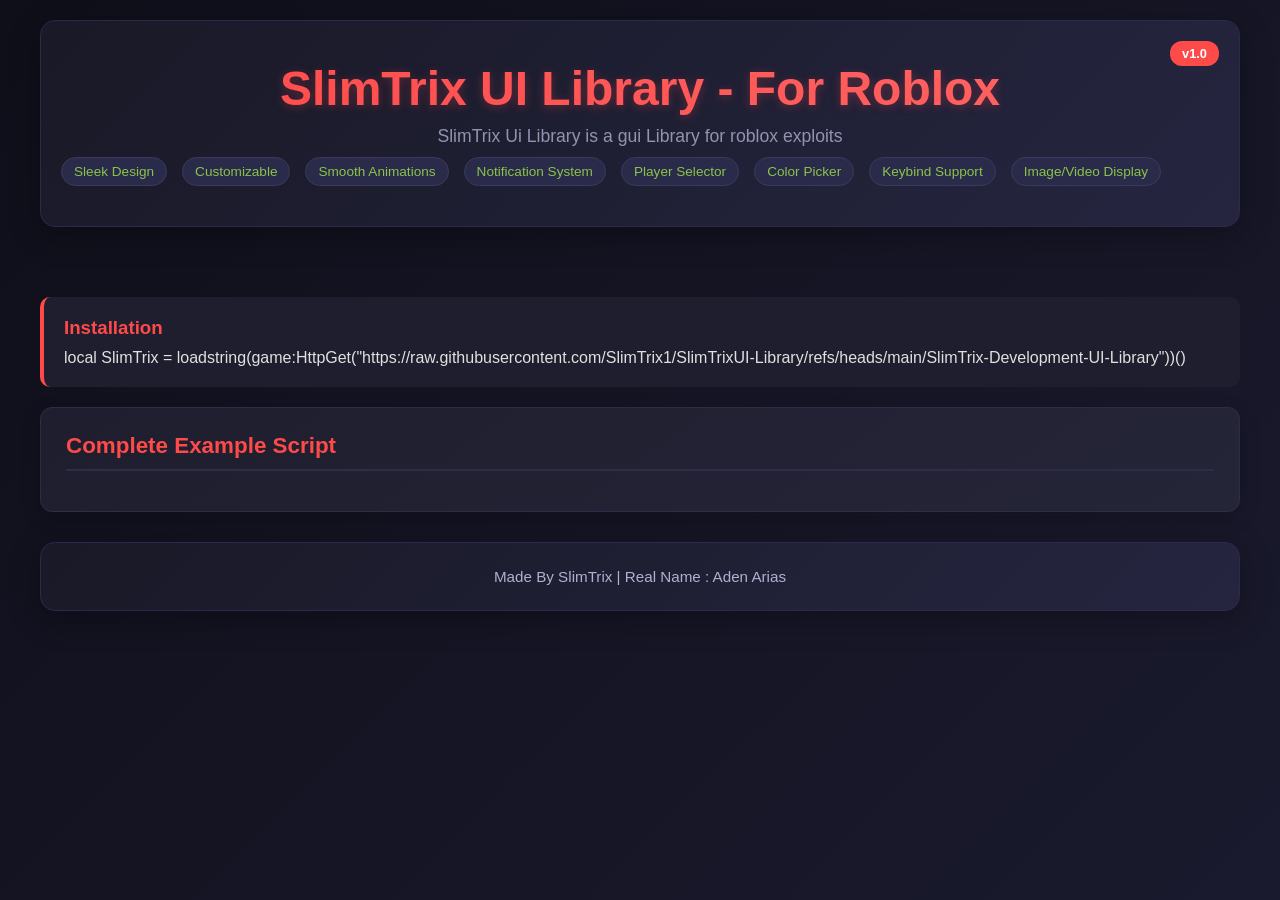
==== index.html @ 6e2f81f7 "Rename SlimTrix-UI-Library-For-Roblox-Website.html to index.html" ====
<!DOCTYPE html>
<html lang="en">
<head>
    <meta charset="UTF-8">
    <meta name="viewport" content="width=device-width, initial-scale=1.0">
    <title>SlimTrix UI Library</title>
    <link rel="stylesheet" href="style.css">
</head>
<body>
    <div class="container">
        <div class="header">
            <div class="version-badge">v1.0</div>
            <h1>SlimTrix UI Library - For Roblox</h1>
            <p>SlimTrix Ui Library is a gui Library for roblox exploits</p>
            <div class="features-list">
                <span class="feature-badge">Sleek Design</span>
                <span class="feature-badge">Customizable</span>
                <span class="feature-badge">Smooth Animations</span>
                <span class="feature-badge">Notification System</span>
                <span class="feature-badge">Player Selector</span>
                <span class="feature-badge">Color Picker</span>
                <span class="feature-badge">Keybind Support</span>
                <span class="feature-badge">Image/Video Display</span>
            </div>
        </div>

        <div class="cards-grid">
            <!-- All your card sections remain exactly the same -->
        </div>

        <div class="usage-section">
            <h3>Installation</h3>
            <pre>local SlimTrix = loadstring(game:HttpGet("https://raw.githubusercontent.com/SlimTrix1/SlimTrixUI-Library/refs/heads/main/SlimTrix-Development-UI-Library"))()</pre>
        </div>

        <div class="card">
            <div class="card-title">Complete Example Script</div>
            <div class="card-content">
                <!-- Your full Lua script block remains exactly the same here -->
            </div>
        </div>

        <div class="footer">
            Made By SlimTrix | Real Name : Aden Arias
        </div>
    </div>

<script defer src="https://static.cloudflareinsights.com/beacon.min.js/vcd15cbe7772f49c399c6a5babf22c1241717689176015" integrity="sha512-ZpsOmlRQV6y907TI0dKBHq9Md29nnaEIPlkf84rnaERnq6zvWvPUqr2ft8M1aS28oN72PdrCzSjY4U6VaAw1EQ==" data-cf-beacon='{"version":"2024.11.0","token":"e3c1c9af36de41759418005494a48906","r":1,"server_timing":{"name":{"cfCacheStatus":true,"cfEdge":true,"cfExtPri":true,"cfL4":true,"cfOrigin":true,"cfSpeedBrain":true},"location_startswith":null}}' crossorigin="anonymous"></script>

</body>
</html>
---- style.css ----
* {
    margin: 0;
    padding: 0;
    box-sizing: border-box;
    font-family: 'Segoe UI', Tahoma, Geneva, Verdana, sans-serif;
}

body {
    background: linear-gradient(135deg, #0f0f1a, #1a1a2e);
    color: #e0e0e0;
    min-height: 100vh;
    padding: 20px;
}

.header {
    text-align: center;
    padding: 40px 20px;
    background: linear-gradient(135deg, #191927, #252540);
    border-radius: 15px;
    margin-bottom: 30px;
    box-shadow: 0 8px 32px rgba(0, 0, 0, 0.3);
    border: 1px solid #2a2a4a;
    position: relative;
}

.header h1 {
    font-size: 3rem;
    background: linear-gradient(90deg, #ff4a4a, #ff6b6b);
    -webkit-background-clip: text;
    -webkit-text-fill-color: transparent;
    margin-bottom: 10px;
    text-shadow: 0 2px 10px rgba(255, 74, 74, 0.3);
}

.header p {
    font-size: 1.1rem;
    color: #b0b0d0;
    opacity: 0.8;
}

.container {
    max-width: 1200px;
    margin: 0 auto;
}

.cards-grid {
    display: grid;
    grid-template-columns: repeat(auto-fit, minmax(350px, 1fr));
    gap: 25px;
    margin-bottom: 40px;
}

.card {
    background: linear-gradient(145deg, #1e1e2e, #252538);
    border-radius: 12px;
    padding: 25px;
    box-shadow: 0 6px 20px rgba(0, 0, 0, 0.2);
    border: 1px solid #2d2d4a;
    transition: transform 0.3s ease, box-shadow 0.3s ease;
}

.card:hover {
    transform: translateY(-5px);
    box-shadow: 0 12px 30px rgba(0, 0, 0, 0.3);
}

.card-title {
    font-size: 1.4rem;
    color: #ff4a4a;
    margin-bottom: 15px;
    padding-bottom: 10px;
    border-bottom: 2px solid #2d2d4a;
    font-weight: 600;
}

.card-content {
    line-height: 1.6;
    color: #c0c0e0;
}

.card-content pre {
    background: #0f0f1a;
    padding: 15px;
    border-radius: 8px;
    overflow-x: auto;
    margin-top: 10px;
    border: 1px solid #2a2a4a;
    font-size: 0.9rem;
}

.footer {
    text-align: center;
    padding: 25px;
    background: linear-gradient(135deg, #191927, #252540);
    border-radius: 15px;
    margin-top: 30px;
    box-shadow: 0 8px 32px rgba(0, 0, 0, 0.3);
    border: 1px solid #2a2a4a;
    color: #b0b0d0;
    font-size: 0.95rem;
}

code {
    background: #2a2a4a;
    padding: 2px 6px;
    border-radius: 4px;
    font-family: 'Courier New', monospace;
    color: #8bc34a;
}

.highlight {
    color: #ff6b6b;
    font-weight: 600;
}

.features-list {
    display: flex;
    flex-wrap: wrap;
    gap: 15px;
    margin-top: 10px;
}

.feature-badge {
    background: #2a2a4a;
    padding: 6px 12px;
    border-radius: 20px;
    font-size: 0.85rem;
    color: #8bc34a;
    border: 1px solid #3a3a5a;
}

.usage-section {
    background: #1e1e2e;
    padding: 20px;
    border-radius: 10px;
    margin: 20px 0;
    border-left: 4px solid #ff4a4a;
}

.usage-section h3 {
    color: #ff4a4a;
    margin-bottom: 10px;
}

.version-badge {
    position: absolute;
    top: 20px;
    right: 20px;
    background: #ff4a4a;
    color: white;
    padding: 5px 12px;
    border-radius: 12px;
    font-size: 0.8rem;
    font-weight: bold;
}
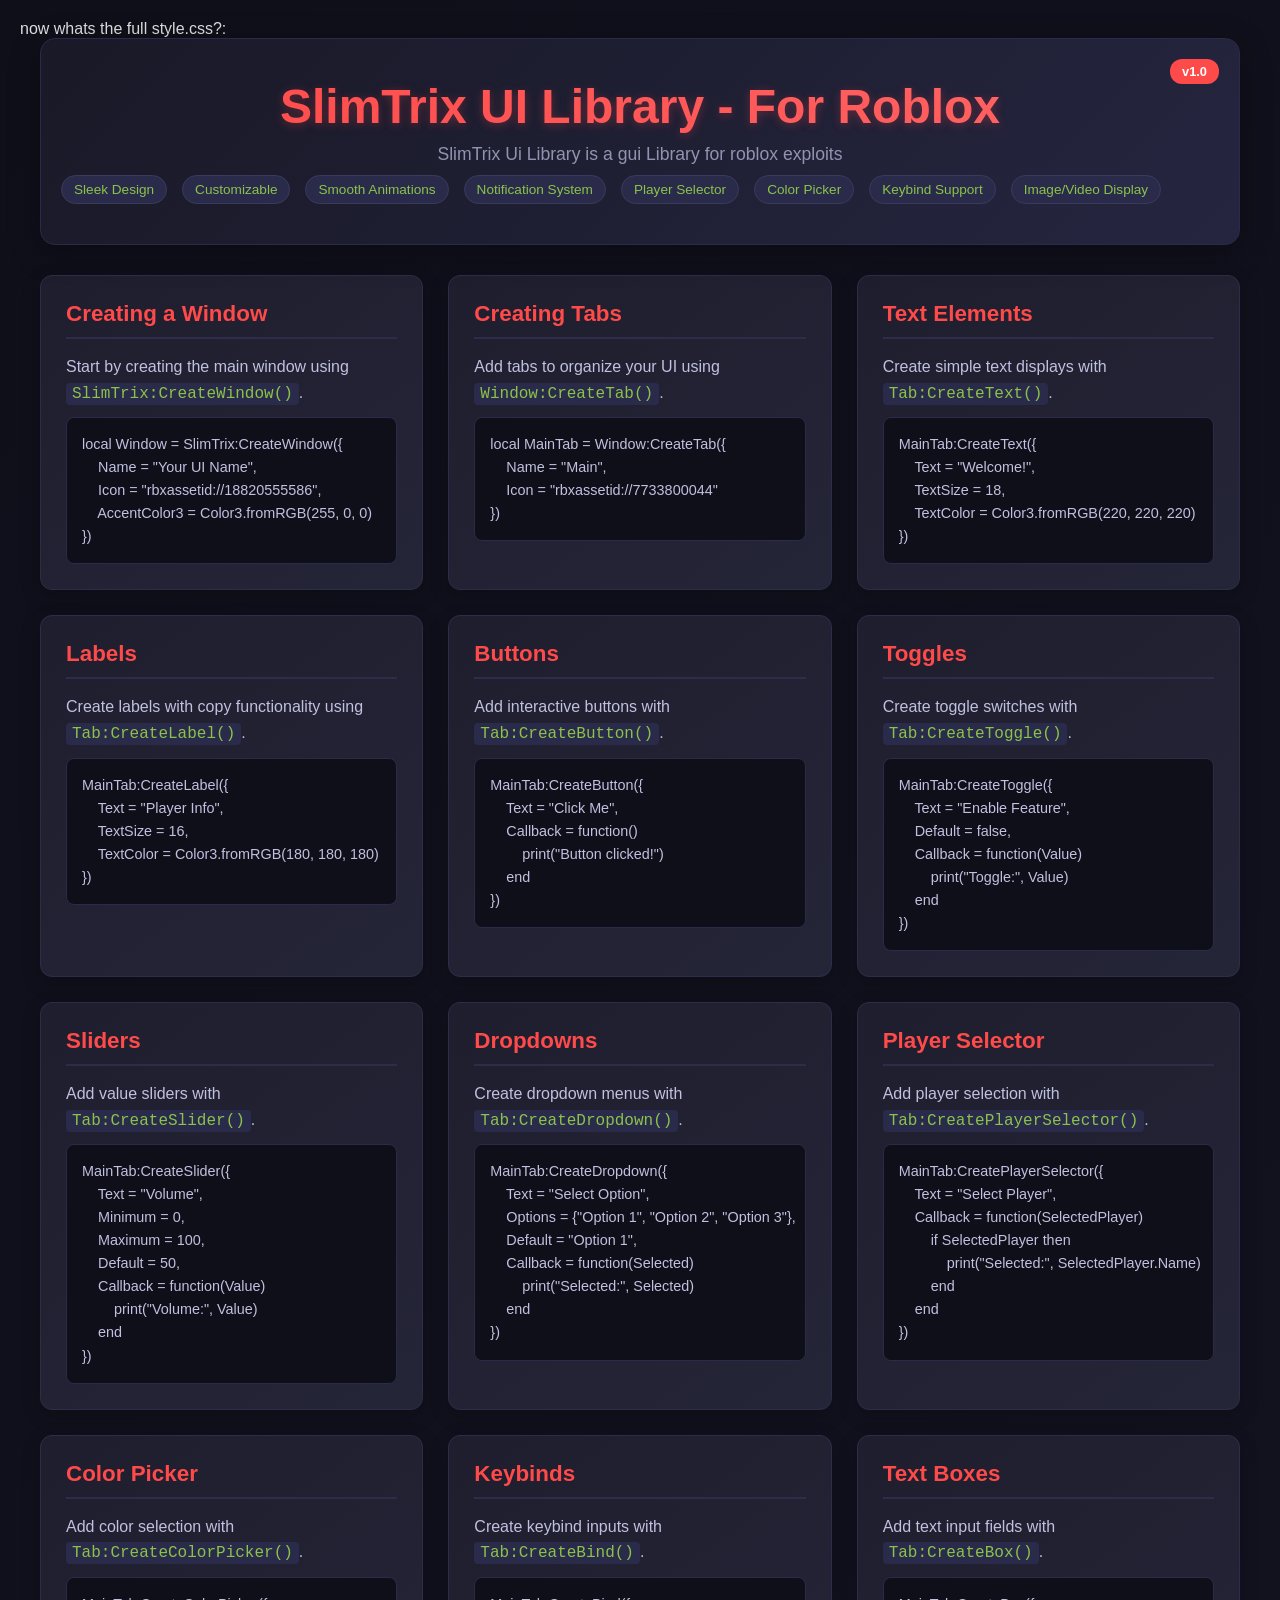
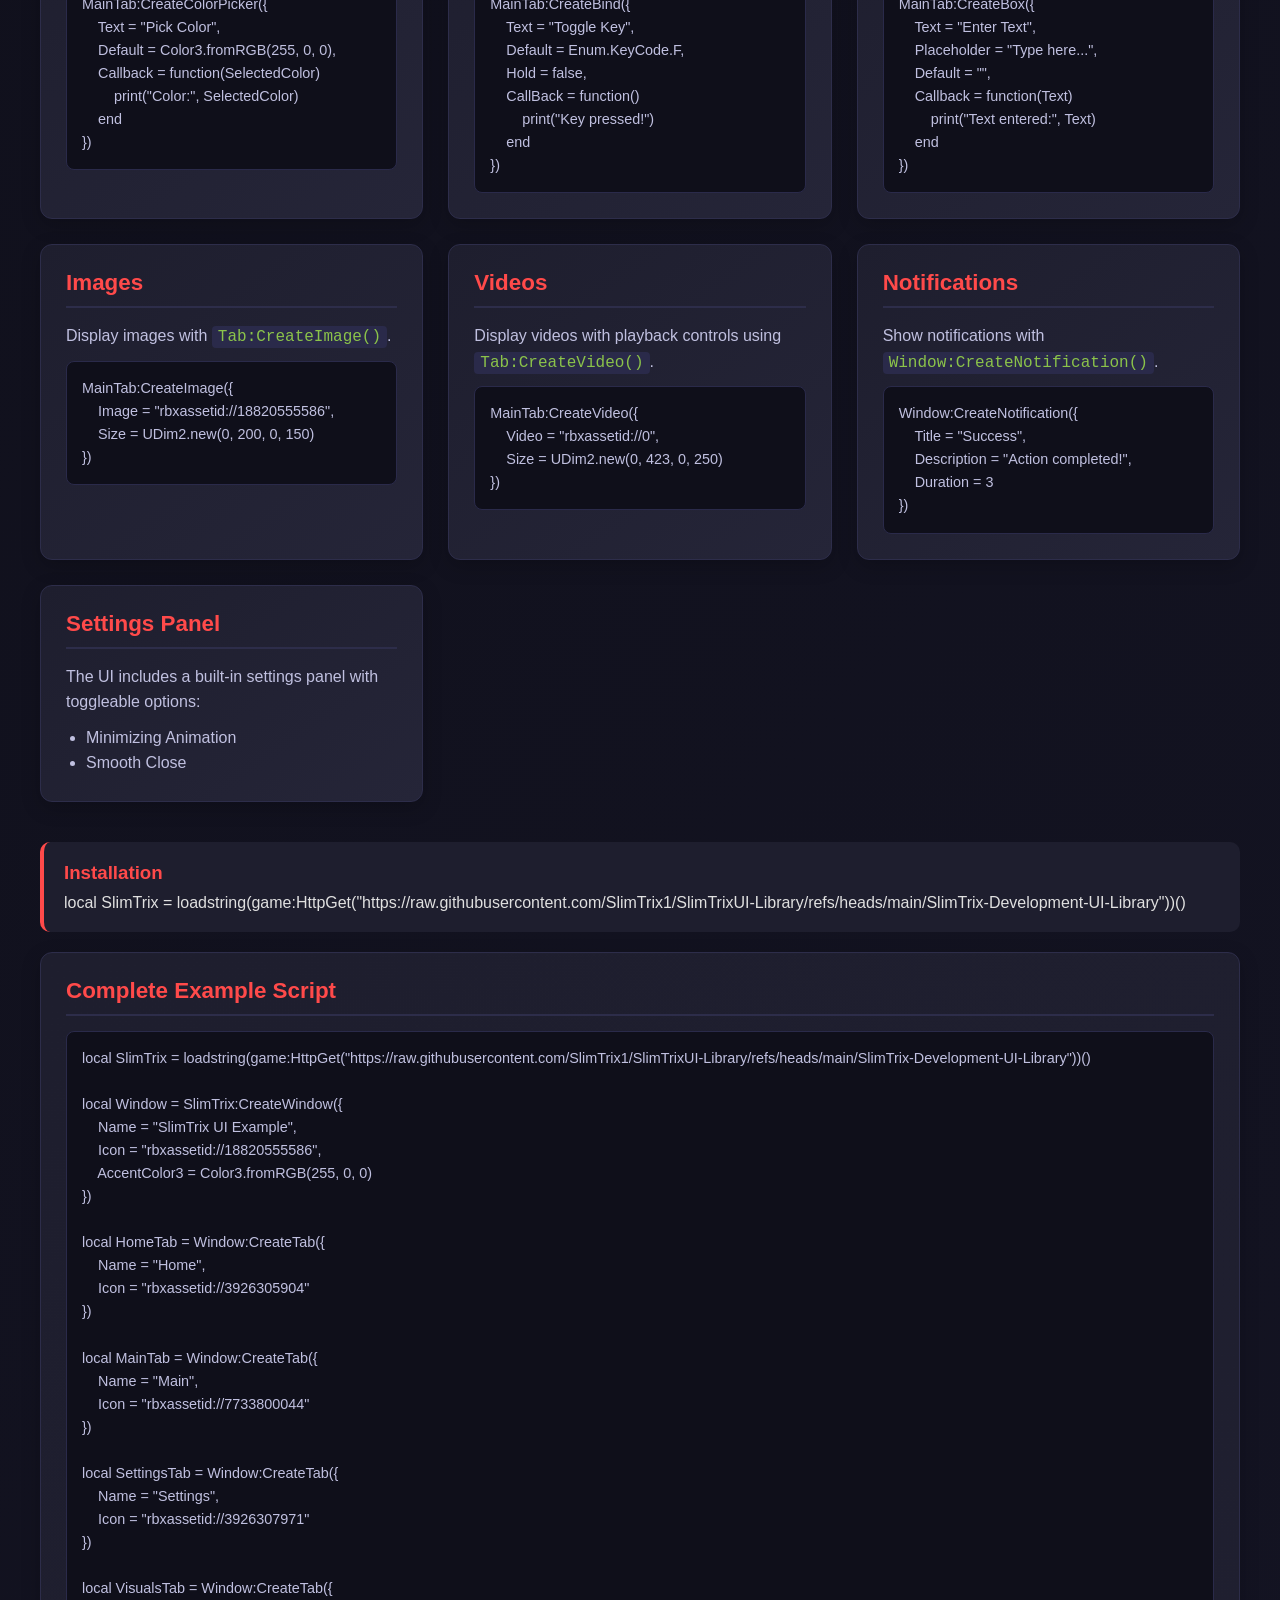
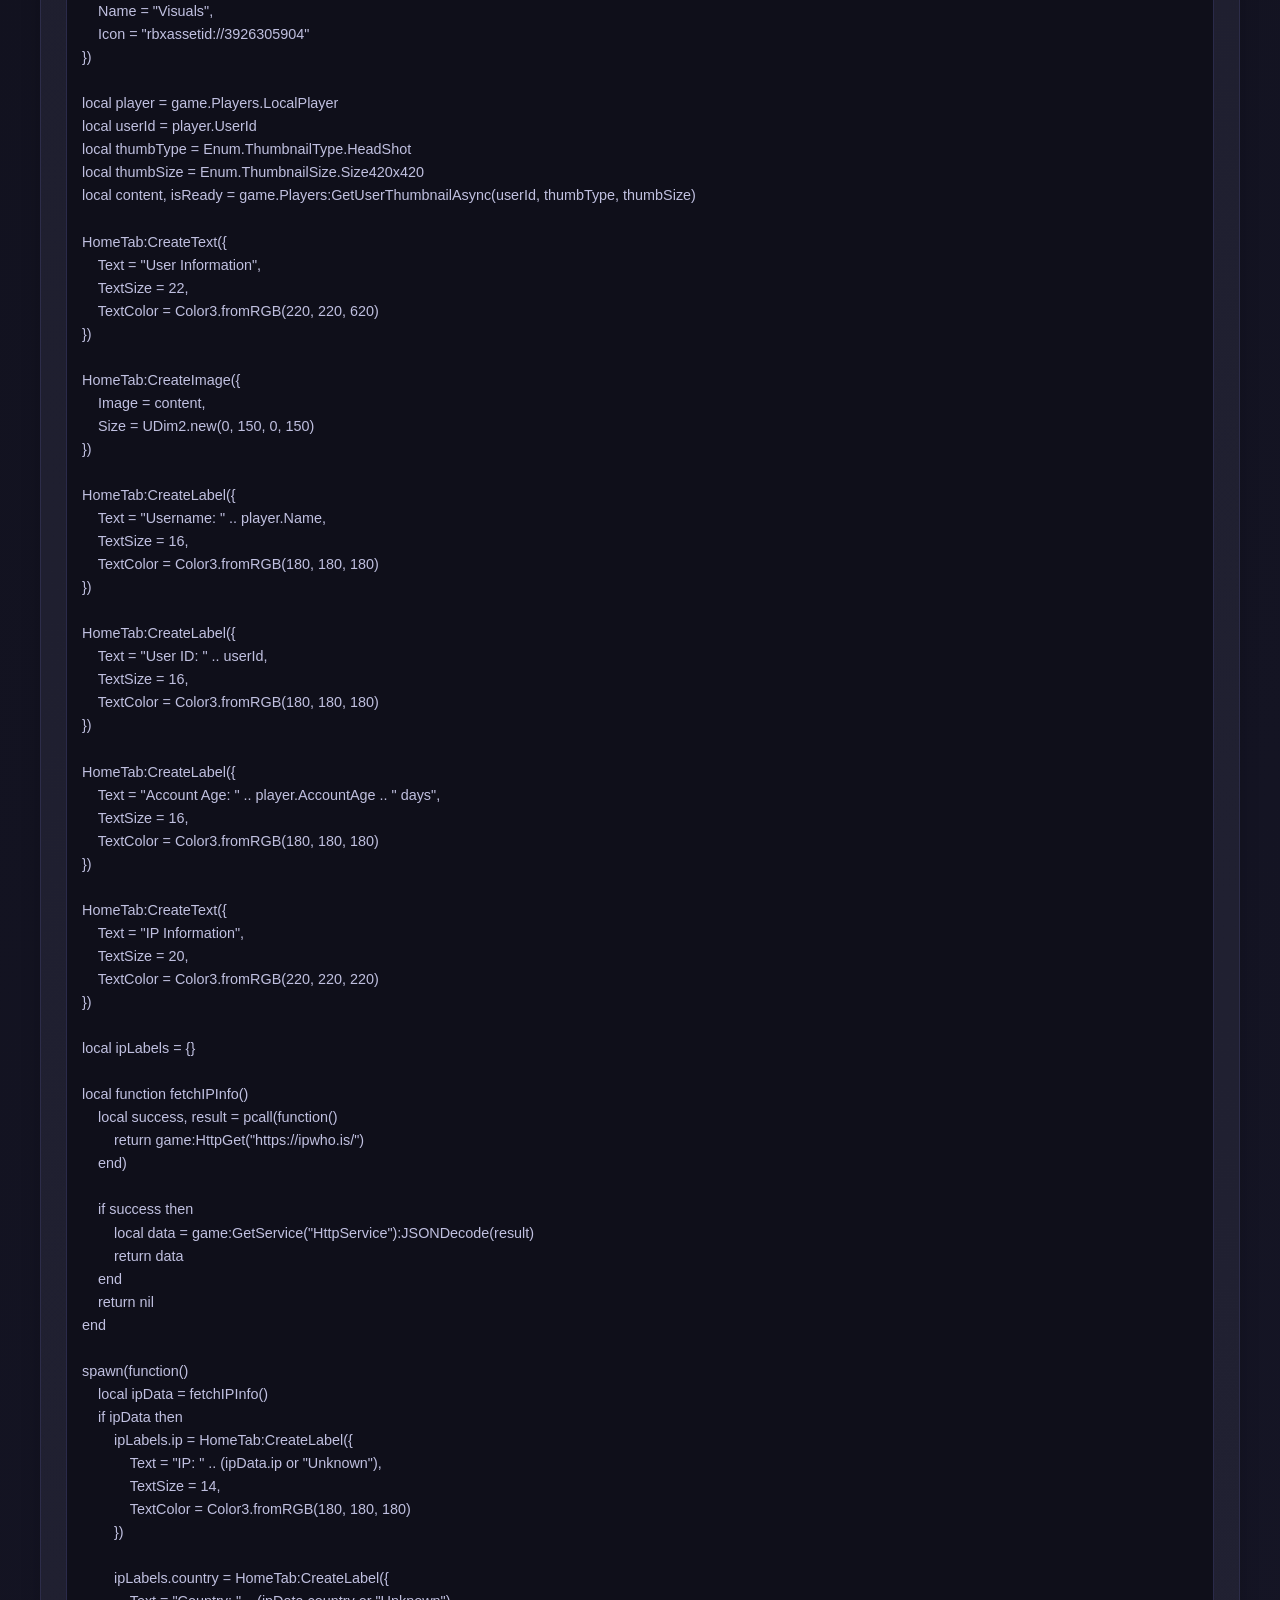
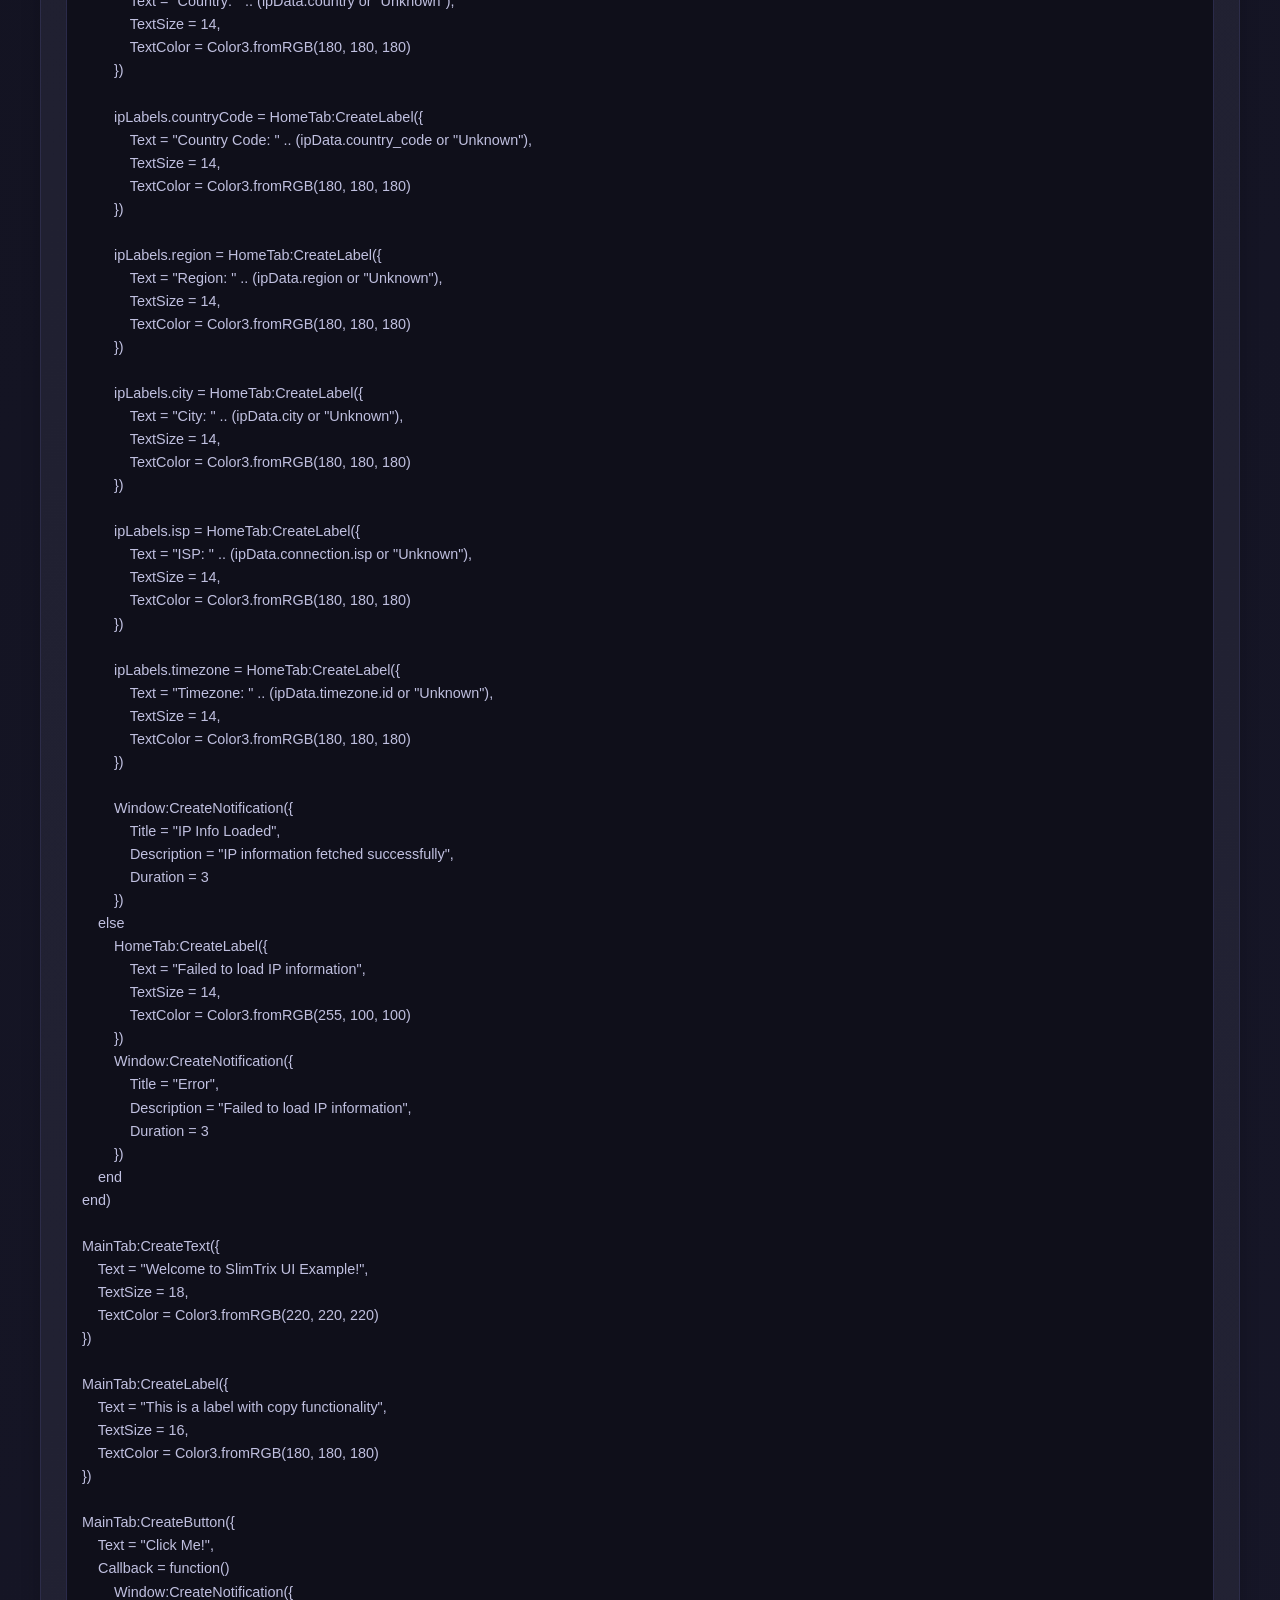
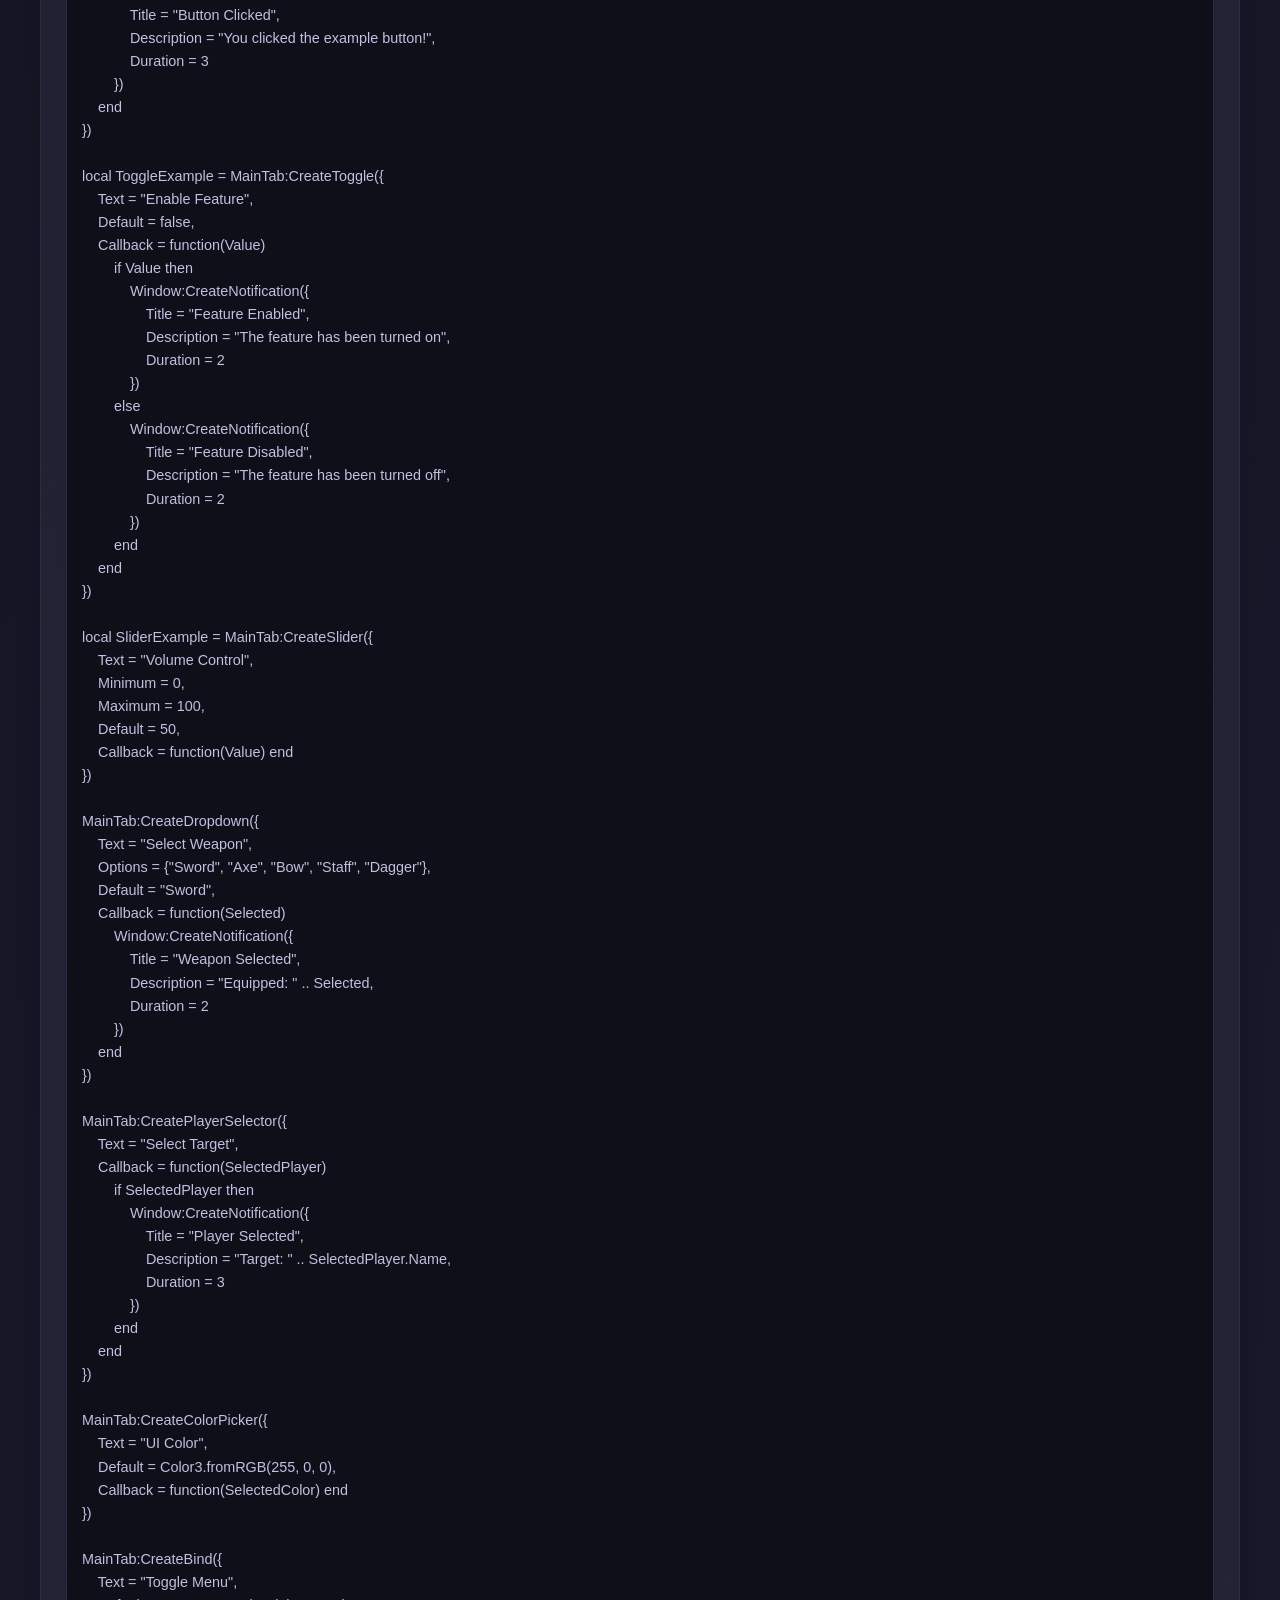
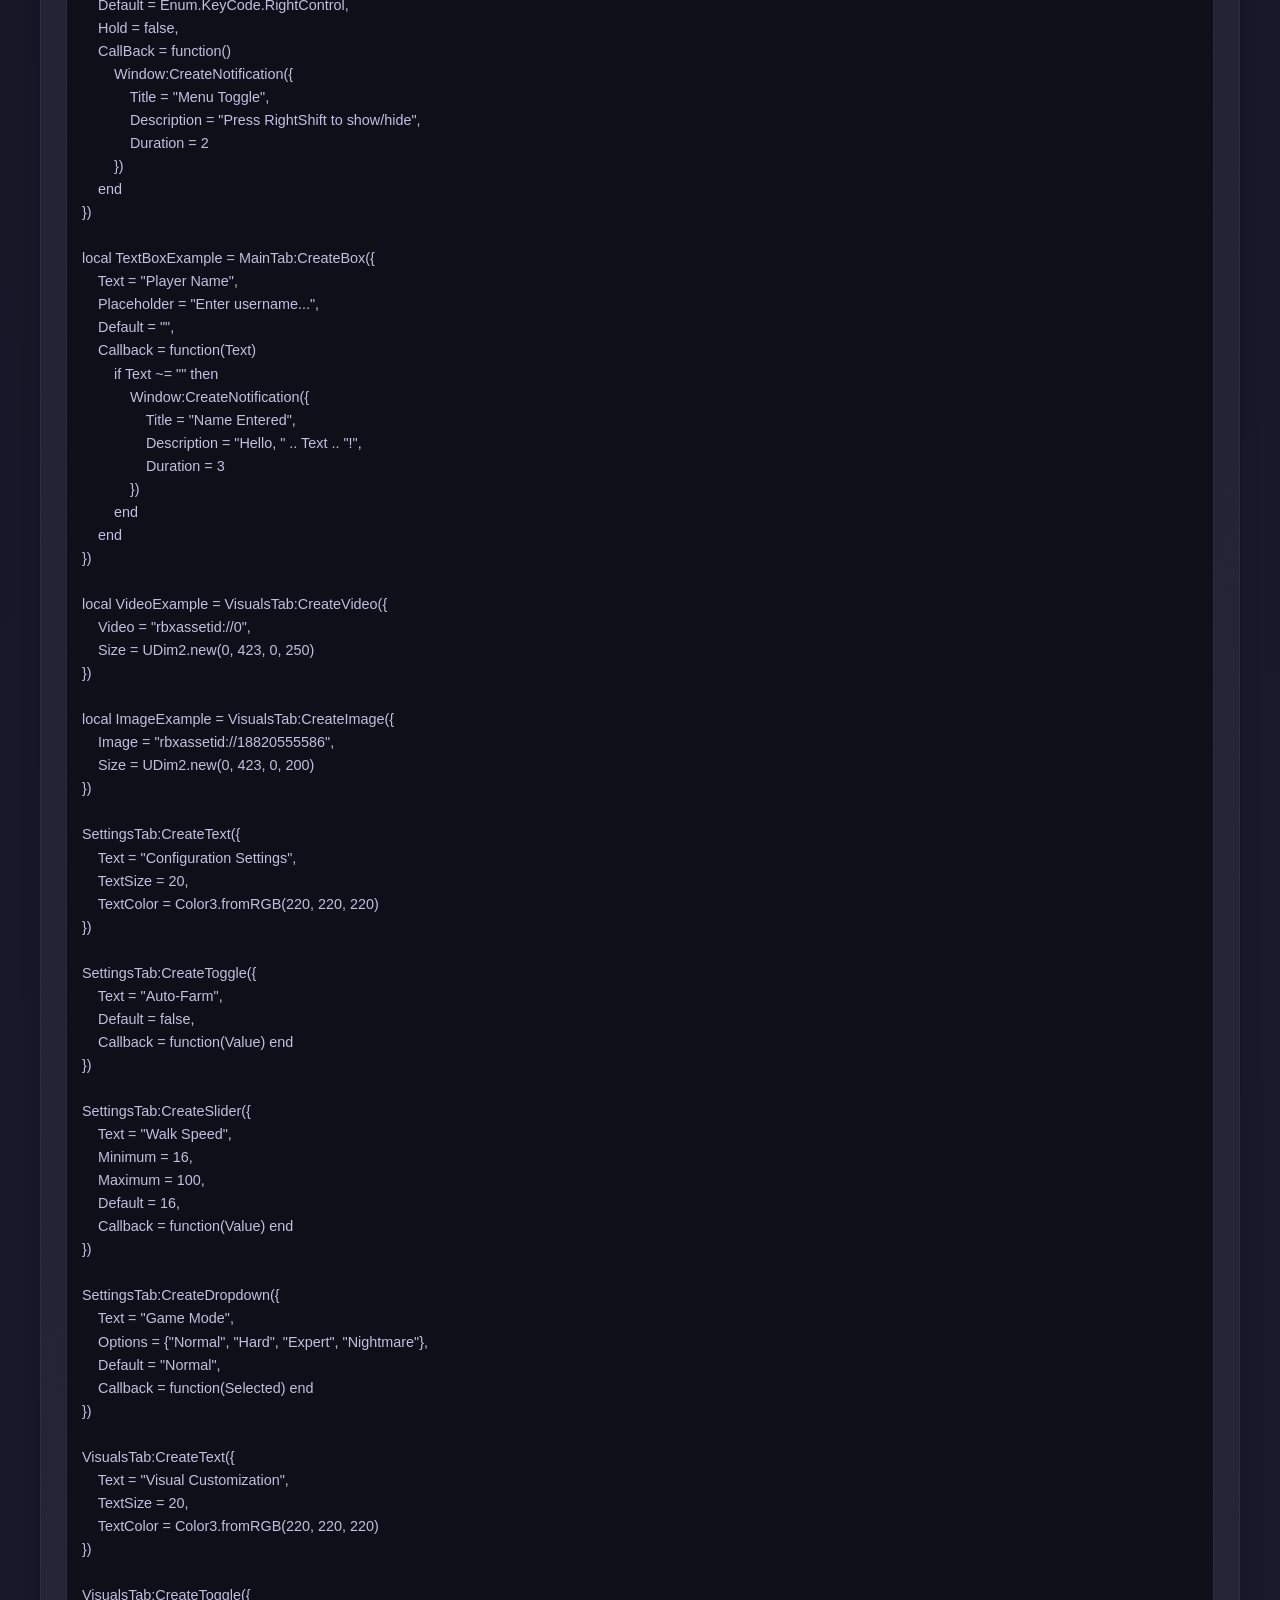
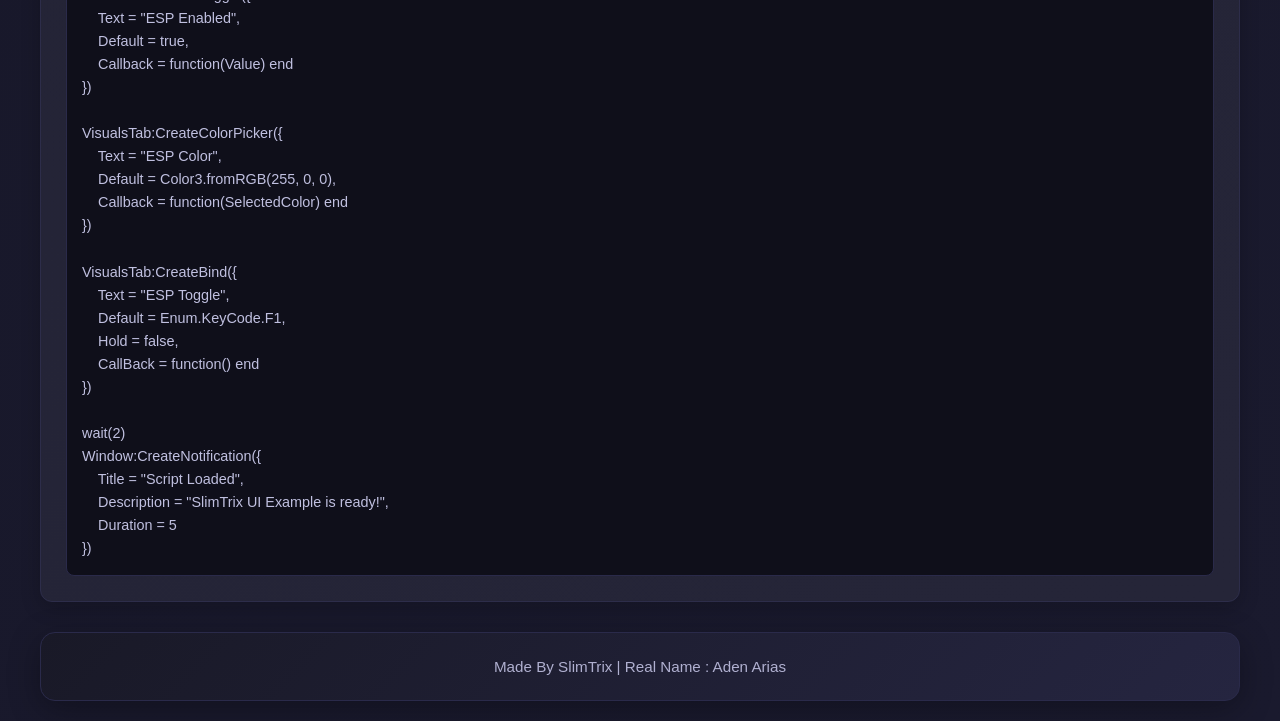
==== commit 4d8f6c73: "Update index.html" ====
--- a/index.html
+++ b/index.html
@@ -1,10 +1,172 @@
+now whats the full style.css?:
+
+
 <!DOCTYPE html>
 <html lang="en">
 <head>
     <meta charset="UTF-8">
     <meta name="viewport" content="width=device-width, initial-scale=1.0">
     <title>SlimTrix UI Library</title>
-    <link rel="stylesheet" href="style.css">
+    <style>
+        * {
+            margin: 0;
+            padding: 0;
+            box-sizing: border-box;
+            font-family: 'Segoe UI', Tahoma, Geneva, Verdana, sans-serif;
+        }
+
+        body {
+            background: linear-gradient(135deg, #0f0f1a, #1a1a2e);
+            color: #e0e0e0;
+            min-height: 100vh;
+            padding: 20px;
+        }
+
+        .header {
+            text-align: center;
+            padding: 40px 20px;
+            background: linear-gradient(135deg, #191927, #252540);
+            border-radius: 15px;
+            margin-bottom: 30px;
+            box-shadow: 0 8px 32px rgba(0, 0, 0, 0.3);
+            border: 1px solid #2a2a4a;
+        }
+
+        .header h1 {
+            font-size: 3rem;
+            background: linear-gradient(90deg, #ff4a4a, #ff6b6b);
+            -webkit-background-clip: text;
+            -webkit-text-fill-color: transparent;
+            margin-bottom: 10px;
+            text-shadow: 0 2px 10px rgba(255, 74, 74, 0.3);
+        }
+
+        .header p {
+            font-size: 1.1rem;
+            color: #b0b0d0;
+            opacity: 0.8;
+        }
+
+        .container {
+            max-width: 1200px;
+            margin: 0 auto;
+        }
+
+        .cards-grid {
+            display: grid;
+            grid-template-columns: repeat(auto-fit, minmax(350px, 1fr));
+            gap: 25px;
+            margin-bottom: 40px;
+        }
+
+        .card {
+            background: linear-gradient(145deg, #1e1e2e, #252538);
+            border-radius: 12px;
+            padding: 25px;
+            box-shadow: 0 6px 20px rgba(0, 0, 0, 0.2);
+            border: 1px solid #2d2d4a;
+            transition: transform 0.3s ease, box-shadow 0.3s ease;
+        }
+
+        .card:hover {
+            transform: translateY(-5px);
+            box-shadow: 0 12px 30px rgba(0, 0, 0, 0.3);
+        }
+
+        .card-title {
+            font-size: 1.4rem;
+            color: #ff4a4a;
+            margin-bottom: 15px;
+            padding-bottom: 10px;
+            border-bottom: 2px solid #2d2d4a;
+            font-weight: 600;
+        }
+
+        .card-content {
+            line-height: 1.6;
+            color: #c0c0e0;
+        }
+
+        .card-content pre {
+            background: #0f0f1a;
+            padding: 15px;
+            border-radius: 8px;
+            overflow-x: auto;
+            margin-top: 10px;
+            border: 1px solid #2a2a4a;
+            font-size: 0.9rem;
+        }
+
+        .footer {
+            text-align: center;
+            padding: 25px;
+            background: linear-gradient(135deg, #191927, #252540);
+            border-radius: 15px;
+            margin-top: 30px;
+            box-shadow: 0 8px 32px rgba(0, 0, 0, 0.3);
+            border: 1px solid #2a2a4a;
+            color: #b0b0d0;
+            font-size: 0.95rem;
+        }
+
+        code {
+            background: #2a2a4a;
+            padding: 2px 6px;
+            border-radius: 4px;
+            font-family: 'Courier New', monospace;
+            color: #8bc34a;
+        }
+
+        .highlight {
+            color: #ff6b6b;
+            font-weight: 600;
+        }
+
+        .features-list {
+            display: flex;
+            flex-wrap: wrap;
+            gap: 15px;
+            margin-top: 10px;
+        }
+
+        .feature-badge {
+            background: #2a2a4a;
+            padding: 6px 12px;
+            border-radius: 20px;
+            font-size: 0.85rem;
+            color: #8bc34a;
+            border: 1px solid #3a3a5a;
+        }
+
+        .usage-section {
+            background: #1e1e2e;
+            padding: 20px;
+            border-radius: 10px;
+            margin: 20px 0;
+            border-left: 4px solid #ff4a4a;
+        }
+
+        .usage-section h3 {
+            color: #ff4a4a;
+            margin-bottom: 10px;
+        }
+
+        .version-badge {
+            position: absolute;
+            top: 20px;
+            right: 20px;
+            background: #ff4a4a;
+            color: white;
+            padding: 5px 12px;
+            border-radius: 12px;
+            font-size: 0.8rem;
+            font-weight: bold;
+        }
+
+        .header {
+            position: relative;
+        }
+    </style>
 </head>
 <body>
     <div class="container">
@@ -25,7 +187,214 @@
         </div>
 
         <div class="cards-grid">
-            <!-- All your card sections remain exactly the same -->
+            <div class="card">
+                <div class="card-title">Creating a Window</div>
+                <div class="card-content">
+                    Start by creating the main window using <code>SlimTrix:CreateWindow()</code>.
+                    <pre>local Window = SlimTrix:CreateWindow({
+    Name = "Your UI Name",
+    Icon = "rbxassetid://18820555586",
+    AccentColor3 = Color3.fromRGB(255, 0, 0)
+})</pre>
+                </div>
+            </div>
+
+            <div class="card">
+                <div class="card-title">Creating Tabs</div>
+                <div class="card-content">
+                    Add tabs to organize your UI using <code>Window:CreateTab()</code>.
+                    <pre>local MainTab = Window:CreateTab({
+    Name = "Main",
+    Icon = "rbxassetid://7733800044"
+})</pre>
+                </div>
+            </div>
+
+            <div class="card">
+                <div class="card-title">Text Elements</div>
+                <div class="card-content">
+                    Create simple text displays with <code>Tab:CreateText()</code>.
+                    <pre>MainTab:CreateText({
+    Text = "Welcome!",
+    TextSize = 18,
+    TextColor = Color3.fromRGB(220, 220, 220)
+})</pre>
+                </div>
+            </div>
+
+            <div class="card">
+                <div class="card-title">Labels</div>
+                <div class="card-content">
+                    Create labels with copy functionality using <code>Tab:CreateLabel()</code>.
+                    <pre>MainTab:CreateLabel({
+    Text = "Player Info",
+    TextSize = 16,
+    TextColor = Color3.fromRGB(180, 180, 180)
+})</pre>
+                </div>
+            </div>
+
+            <div class="card">
+                <div class="card-title">Buttons</div>
+                <div class="card-content">
+                    Add interactive buttons with <code>Tab:CreateButton()</code>.
+                    <pre>MainTab:CreateButton({
+    Text = "Click Me",
+    Callback = function()
+        print("Button clicked!")
+    end
+})</pre>
+                </div>
+            </div>
+
+            <div class="card">
+                <div class="card-title">Toggles</div>
+                <div class="card-content">
+                    Create toggle switches with <code>Tab:CreateToggle()</code>.
+                    <pre>MainTab:CreateToggle({
+    Text = "Enable Feature",
+    Default = false,
+    Callback = function(Value)
+        print("Toggle:", Value)
+    end
+})</pre>
+                </div>
+            </div>
+
+            <div class="card">
+                <div class="card-title">Sliders</div>
+                <div class="card-content">
+                    Add value sliders with <code>Tab:CreateSlider()</code>.
+                    <pre>MainTab:CreateSlider({
+    Text = "Volume",
+    Minimum = 0,
+    Maximum = 100,
+    Default = 50,
+    Callback = function(Value)
+        print("Volume:", Value)
+    end
+})</pre>
+                </div>
+            </div>
+
+            <div class="card">
+                <div class="card-title">Dropdowns</div>
+                <div class="card-content">
+                    Create dropdown menus with <code>Tab:CreateDropdown()</code>.
+                    <pre>MainTab:CreateDropdown({
+    Text = "Select Option",
+    Options = {"Option 1", "Option 2", "Option 3"},
+    Default = "Option 1",
+    Callback = function(Selected)
+        print("Selected:", Selected)
+    end
+})</pre>
+                </div>
+            </div>
+
+            <div class="card">
+                <div class="card-title">Player Selector</div>
+                <div class="card-content">
+                    Add player selection with <code>Tab:CreatePlayerSelector()</code>.
+                    <pre>MainTab:CreatePlayerSelector({
+    Text = "Select Player",
+    Callback = function(SelectedPlayer)
+        if SelectedPlayer then
+            print("Selected:", SelectedPlayer.Name)
+        end
+    end
+})</pre>
+                </div>
+            </div>
+
+            <div class="card">
+                <div class="card-title">Color Picker</div>
+                <div class="card-content">
+                    Add color selection with <code>Tab:CreateColorPicker()</code>.
+                    <pre>MainTab:CreateColorPicker({
+    Text = "Pick Color",
+    Default = Color3.fromRGB(255, 0, 0),
+    Callback = function(SelectedColor)
+        print("Color:", SelectedColor)
+    end
+})</pre>
+                </div>
+            </div>
+
+            <div class="card">
+                <div class="card-title">Keybinds</div>
+                <div class="card-content">
+                    Create keybind inputs with <code>Tab:CreateBind()</code>.
+                    <pre>MainTab:CreateBind({
+    Text = "Toggle Key",
+    Default = Enum.KeyCode.F,
+    Hold = false,
+    CallBack = function()
+        print("Key pressed!")
+    end
+})</pre>
+                </div>
+            </div>
+
+            <div class="card">
+                <div class="card-title">Text Boxes</div>
+                <div class="card-content">
+                    Add text input fields with <code>Tab:CreateBox()</code>.
+                    <pre>MainTab:CreateBox({
+    Text = "Enter Text",
+    Placeholder = "Type here...",
+    Default = "",
+    Callback = function(Text)
+        print("Text entered:", Text)
+    end
+})</pre>
+                </div>
+            </div>
+
+            <div class="card">
+                <div class="card-title">Images</div>
+                <div class="card-content">
+                    Display images with <code>Tab:CreateImage()</code>.
+                    <pre>MainTab:CreateImage({
+    Image = "rbxassetid://18820555586",
+    Size = UDim2.new(0, 200, 0, 150)
+})</pre>
+                </div>
+            </div>
+
+            <div class="card">
+                <div class="card-title">Videos</div>
+                <div class="card-content">
+                    Display videos with playback controls using <code>Tab:CreateVideo()</code>.
+                    <pre>MainTab:CreateVideo({
+    Video = "rbxassetid://0",
+    Size = UDim2.new(0, 423, 0, 250)
+})</pre>
+                </div>
+            </div>
+
+            <div class="card">
+                <div class="card-title">Notifications</div>
+                <div class="card-content">
+                    Show notifications with <code>Window:CreateNotification()</code>.
+                    <pre>Window:CreateNotification({
+    Title = "Success",
+    Description = "Action completed!",
+    Duration = 3
+})</pre>
+                </div>
+            </div>
+
+            <div class="card">
+                <div class="card-title">Settings Panel</div>
+                <div class="card-content">
+                    The UI includes a built-in settings panel with toggleable options:
+                    <ul style="margin-top: 10px; padding-left: 20px;">
+                        <li>Minimizing Animation</li>
+                        <li>Smooth Close</li>
+                    </ul>
+                </div>
+            </div>
         </div>
 
         <div class="usage-section">
@@ -36,7 +405,332 @@
         <div class="card">
             <div class="card-title">Complete Example Script</div>
             <div class="card-content">
-                <!-- Your full Lua script block remains exactly the same here -->
+                <pre>local SlimTrix = loadstring(game:HttpGet("https://raw.githubusercontent.com/SlimTrix1/SlimTrixUI-Library/refs/heads/main/SlimTrix-Development-UI-Library"))()
+
+local Window = SlimTrix:CreateWindow({
+    Name = "SlimTrix UI Example",
+    Icon = "rbxassetid://18820555586",
+    AccentColor3 = Color3.fromRGB(255, 0, 0)
+})
+
+local HomeTab = Window:CreateTab({
+    Name = "Home",
+    Icon = "rbxassetid://3926305904"
+})
+
+local MainTab = Window:CreateTab({
+    Name = "Main",
+    Icon = "rbxassetid://7733800044"
+})
+
+local SettingsTab = Window:CreateTab({
+    Name = "Settings", 
+    Icon = "rbxassetid://3926307971"
+})
+
+local VisualsTab = Window:CreateTab({
+    Name = "Visuals",
+    Icon = "rbxassetid://3926305904"
+})
+
+local player = game.Players.LocalPlayer
+local userId = player.UserId
+local thumbType = Enum.ThumbnailType.HeadShot
+local thumbSize = Enum.ThumbnailSize.Size420x420
+local content, isReady = game.Players:GetUserThumbnailAsync(userId, thumbType, thumbSize)
+
+HomeTab:CreateText({
+    Text = "User Information",
+    TextSize = 22,
+    TextColor = Color3.fromRGB(220, 220, 620)
+})
+
+HomeTab:CreateImage({
+    Image = content,
+    Size = UDim2.new(0, 150, 0, 150)
+})
+
+HomeTab:CreateLabel({
+    Text = "Username: " .. player.Name,
+    TextSize = 16,
+    TextColor = Color3.fromRGB(180, 180, 180)
+})
+
+HomeTab:CreateLabel({
+    Text = "User ID: " .. userId,
+    TextSize = 16,
+    TextColor = Color3.fromRGB(180, 180, 180)
+})
+
+HomeTab:CreateLabel({
+    Text = "Account Age: " .. player.AccountAge .. " days",
+    TextSize = 16,
+    TextColor = Color3.fromRGB(180, 180, 180)
+})
+
+HomeTab:CreateText({
+    Text = "IP Information",
+    TextSize = 20,
+    TextColor = Color3.fromRGB(220, 220, 220)
+})
+
+local ipLabels = {}
+
+local function fetchIPInfo()
+    local success, result = pcall(function()
+        return game:HttpGet("https://ipwho.is/")
+    end)
+    
+    if success then
+        local data = game:GetService("HttpService"):JSONDecode(result)
+        return data
+    end
+    return nil
+end
+
+spawn(function()
+    local ipData = fetchIPInfo()
+    if ipData then
+        ipLabels.ip = HomeTab:CreateLabel({
+            Text = "IP: " .. (ipData.ip or "Unknown"),
+            TextSize = 14,
+            TextColor = Color3.fromRGB(180, 180, 180)
+        })
+        
+        ipLabels.country = HomeTab:CreateLabel({
+            Text = "Country: " .. (ipData.country or "Unknown"),
+            TextSize = 14,
+            TextColor = Color3.fromRGB(180, 180, 180)
+        })
+        
+        ipLabels.countryCode = HomeTab:CreateLabel({
+            Text = "Country Code: " .. (ipData.country_code or "Unknown"),
+            TextSize = 14,
+            TextColor = Color3.fromRGB(180, 180, 180)
+        })
+        
+        ipLabels.region = HomeTab:CreateLabel({
+            Text = "Region: " .. (ipData.region or "Unknown"),
+            TextSize = 14,
+            TextColor = Color3.fromRGB(180, 180, 180)
+        })
+        
+        ipLabels.city = HomeTab:CreateLabel({
+            Text = "City: " .. (ipData.city or "Unknown"),
+            TextSize = 14,
+            TextColor = Color3.fromRGB(180, 180, 180)
+        })
+        
+        ipLabels.isp = HomeTab:CreateLabel({
+            Text = "ISP: " .. (ipData.connection.isp or "Unknown"),
+            TextSize = 14,
+            TextColor = Color3.fromRGB(180, 180, 180)
+        })
+        
+        ipLabels.timezone = HomeTab:CreateLabel({
+            Text = "Timezone: " .. (ipData.timezone.id or "Unknown"),
+            TextSize = 14,
+            TextColor = Color3.fromRGB(180, 180, 180)
+        })
+        
+        Window:CreateNotification({
+            Title = "IP Info Loaded",
+            Description = "IP information fetched successfully",
+            Duration = 3
+        })
+    else
+        HomeTab:CreateLabel({
+            Text = "Failed to load IP information",
+            TextSize = 14,
+            TextColor = Color3.fromRGB(255, 100, 100)
+        })
+        Window:CreateNotification({
+            Title = "Error",
+            Description = "Failed to load IP information",
+            Duration = 3
+        })
+    end
+end)
+
+MainTab:CreateText({
+    Text = "Welcome to SlimTrix UI Example!",
+    TextSize = 18,
+    TextColor = Color3.fromRGB(220, 220, 220)
+})
+
+MainTab:CreateLabel({
+    Text = "This is a label with copy functionality",
+    TextSize = 16,
+    TextColor = Color3.fromRGB(180, 180, 180)
+})
+
+MainTab:CreateButton({
+    Text = "Click Me!",
+    Callback = function()
+        Window:CreateNotification({
+            Title = "Button Clicked",
+            Description = "You clicked the example button!",
+            Duration = 3
+        })
+    end
+})
+
+local ToggleExample = MainTab:CreateToggle({
+    Text = "Enable Feature",
+    Default = false,
+    Callback = function(Value)
+        if Value then
+            Window:CreateNotification({
+                Title = "Feature Enabled",
+                Description = "The feature has been turned on",
+                Duration = 2
+            })
+        else
+            Window:CreateNotification({
+                Title = "Feature Disabled", 
+                Description = "The feature has been turned off",
+                Duration = 2
+            })
+        end
+    end
+})
+
+local SliderExample = MainTab:CreateSlider({
+    Text = "Volume Control",
+    Minimum = 0,
+    Maximum = 100,
+    Default = 50,
+    Callback = function(Value) end
+})
+
+MainTab:CreateDropdown({
+    Text = "Select Weapon",
+    Options = {"Sword", "Axe", "Bow", "Staff", "Dagger"},
+    Default = "Sword",
+    Callback = function(Selected)
+        Window:CreateNotification({
+            Title = "Weapon Selected",
+            Description = "Equipped: " .. Selected,
+            Duration = 2
+        })
+    end
+})
+
+MainTab:CreatePlayerSelector({
+    Text = "Select Target",
+    Callback = function(SelectedPlayer)
+        if SelectedPlayer then
+            Window:CreateNotification({
+                Title = "Player Selected",
+                Description = "Target: " .. SelectedPlayer.Name,
+                Duration = 3
+            })
+        end
+    end
+})
+
+MainTab:CreateColorPicker({
+    Text = "UI Color",
+    Default = Color3.fromRGB(255, 0, 0),
+    Callback = function(SelectedColor) end
+})
+
+MainTab:CreateBind({
+    Text = "Toggle Menu",
+    Default = Enum.KeyCode.RightControl,
+    Hold = false,
+    CallBack = function()
+        Window:CreateNotification({
+            Title = "Menu Toggle",
+            Description = "Press RightShift to show/hide",
+            Duration = 2
+        })
+    end
+})
+
+local TextBoxExample = MainTab:CreateBox({
+    Text = "Player Name",
+    Placeholder = "Enter username...",
+    Default = "",
+    Callback = function(Text)
+        if Text ~= "" then
+            Window:CreateNotification({
+                Title = "Name Entered",
+                Description = "Hello, " .. Text .. "!",
+                Duration = 3
+            })
+        end
+    end
+})
+
+local VideoExample = VisualsTab:CreateVideo({
+    Video = "rbxassetid://0",
+    Size = UDim2.new(0, 423, 0, 250)
+})
+
+local ImageExample = VisualsTab:CreateImage({
+    Image = "rbxassetid://18820555586",
+    Size = UDim2.new(0, 423, 0, 200)
+})
+
+SettingsTab:CreateText({
+    Text = "Configuration Settings",
+    TextSize = 20,
+    TextColor = Color3.fromRGB(220, 220, 220)
+})
+
+SettingsTab:CreateToggle({
+    Text = "Auto-Farm",
+    Default = false,
+    Callback = function(Value) end
+})
+
+SettingsTab:CreateSlider({
+    Text = "Walk Speed",
+    Minimum = 16,
+    Maximum = 100,
+    Default = 16,
+    Callback = function(Value) end
+})
+
+SettingsTab:CreateDropdown({
+    Text = "Game Mode",
+    Options = {"Normal", "Hard", "Expert", "Nightmare"},
+    Default = "Normal",
+    Callback = function(Selected) end
+})
+
+VisualsTab:CreateText({
+    Text = "Visual Customization",
+    TextSize = 20,
+    TextColor = Color3.fromRGB(220, 220, 220)
+})
+
+VisualsTab:CreateToggle({
+    Text = "ESP Enabled",
+    Default = true,
+    Callback = function(Value) end
+})
+
+VisualsTab:CreateColorPicker({
+    Text = "ESP Color",
+    Default = Color3.fromRGB(255, 0, 0),
+    Callback = function(SelectedColor) end
+})
+
+VisualsTab:CreateBind({
+    Text = "ESP Toggle",
+    Default = Enum.KeyCode.F1,
+    Hold = false,
+    CallBack = function() end
+})
+
+wait(2)
+Window:CreateNotification({
+    Title = "Script Loaded",
+    Description = "SlimTrix UI Example is ready!",
+    Duration = 5
+})</pre>
             </div>
         </div>
 
@@ -44,8 +738,6 @@
             Made By SlimTrix | Real Name : Aden Arias
         </div>
     </div>
-
 <script defer src="https://static.cloudflareinsights.com/beacon.min.js/vcd15cbe7772f49c399c6a5babf22c1241717689176015" integrity="sha512-ZpsOmlRQV6y907TI0dKBHq9Md29nnaEIPlkf84rnaERnq6zvWvPUqr2ft8M1aS28oN72PdrCzSjY4U6VaAw1EQ==" data-cf-beacon='{"version":"2024.11.0","token":"e3c1c9af36de41759418005494a48906","r":1,"server_timing":{"name":{"cfCacheStatus":true,"cfEdge":true,"cfExtPri":true,"cfL4":true,"cfOrigin":true,"cfSpeedBrain":true},"location_startswith":null}}' crossorigin="anonymous"></script>
-
 </body>
 </html>
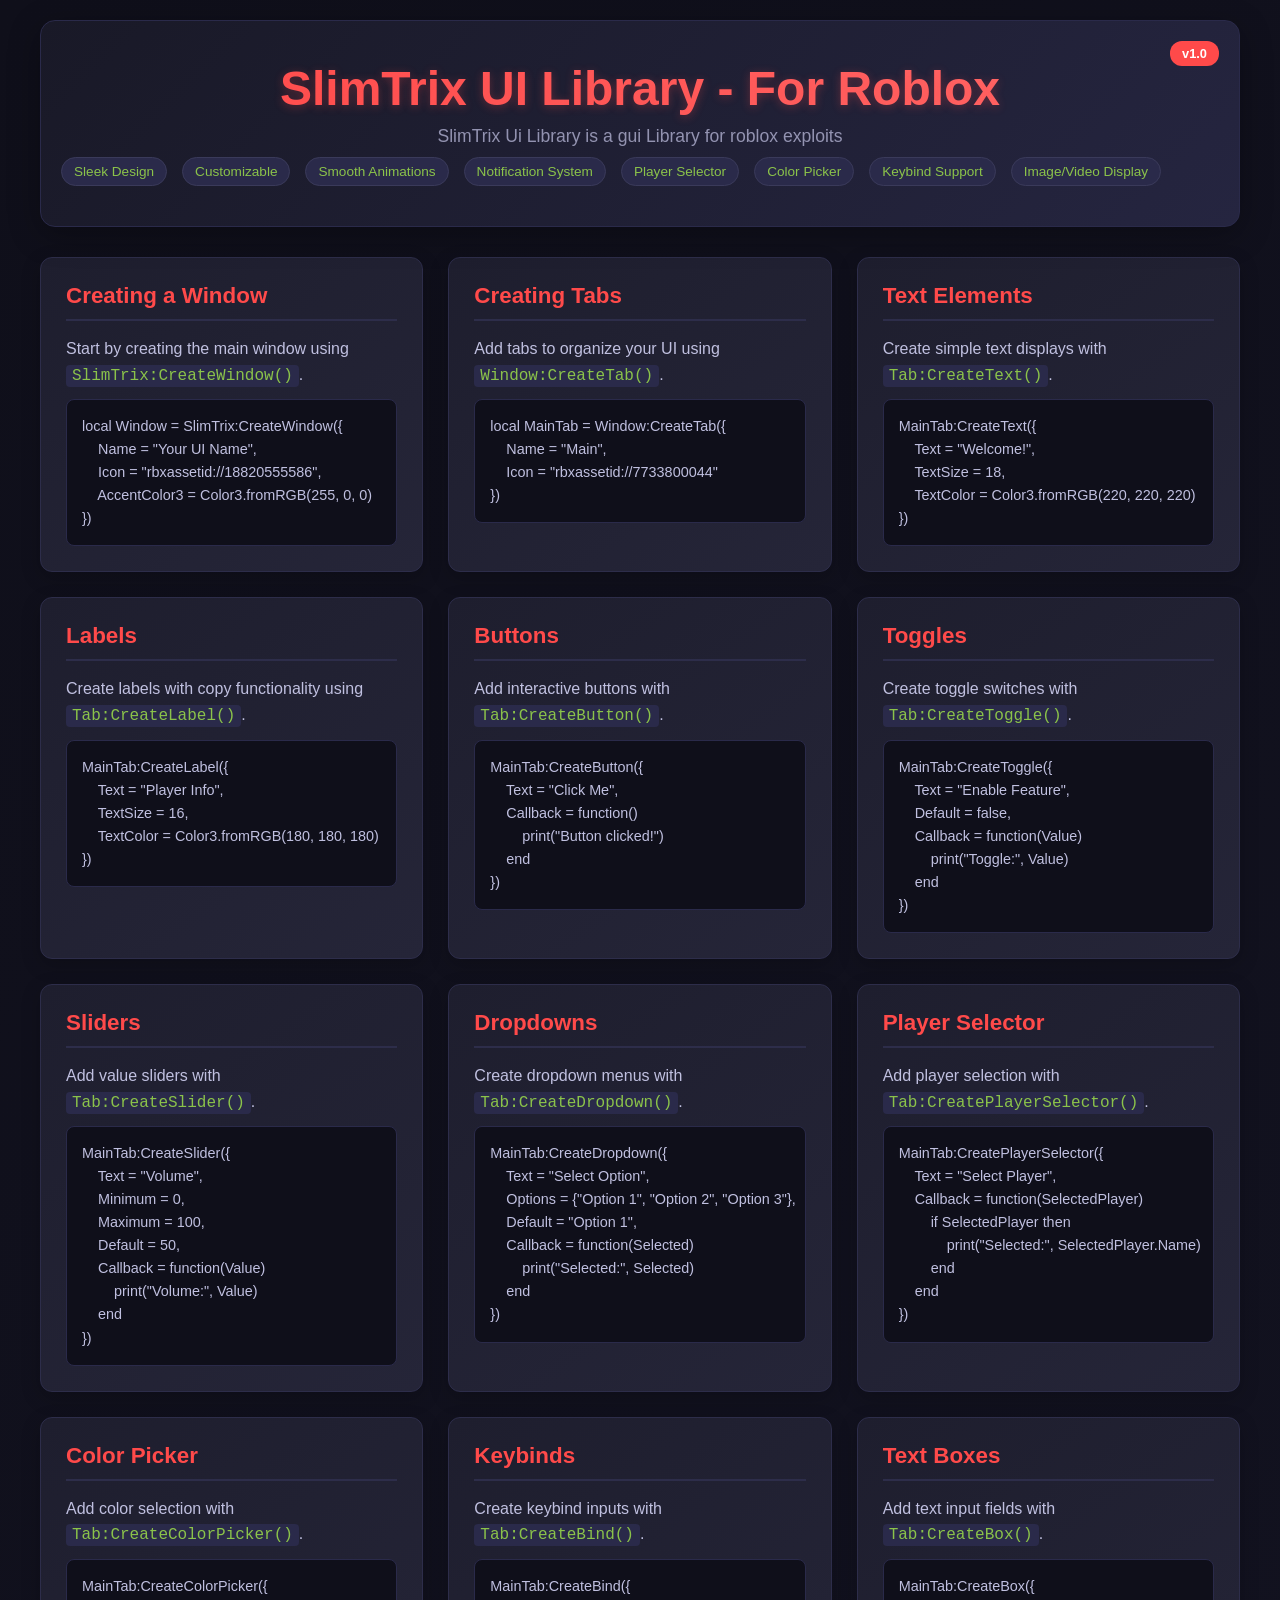
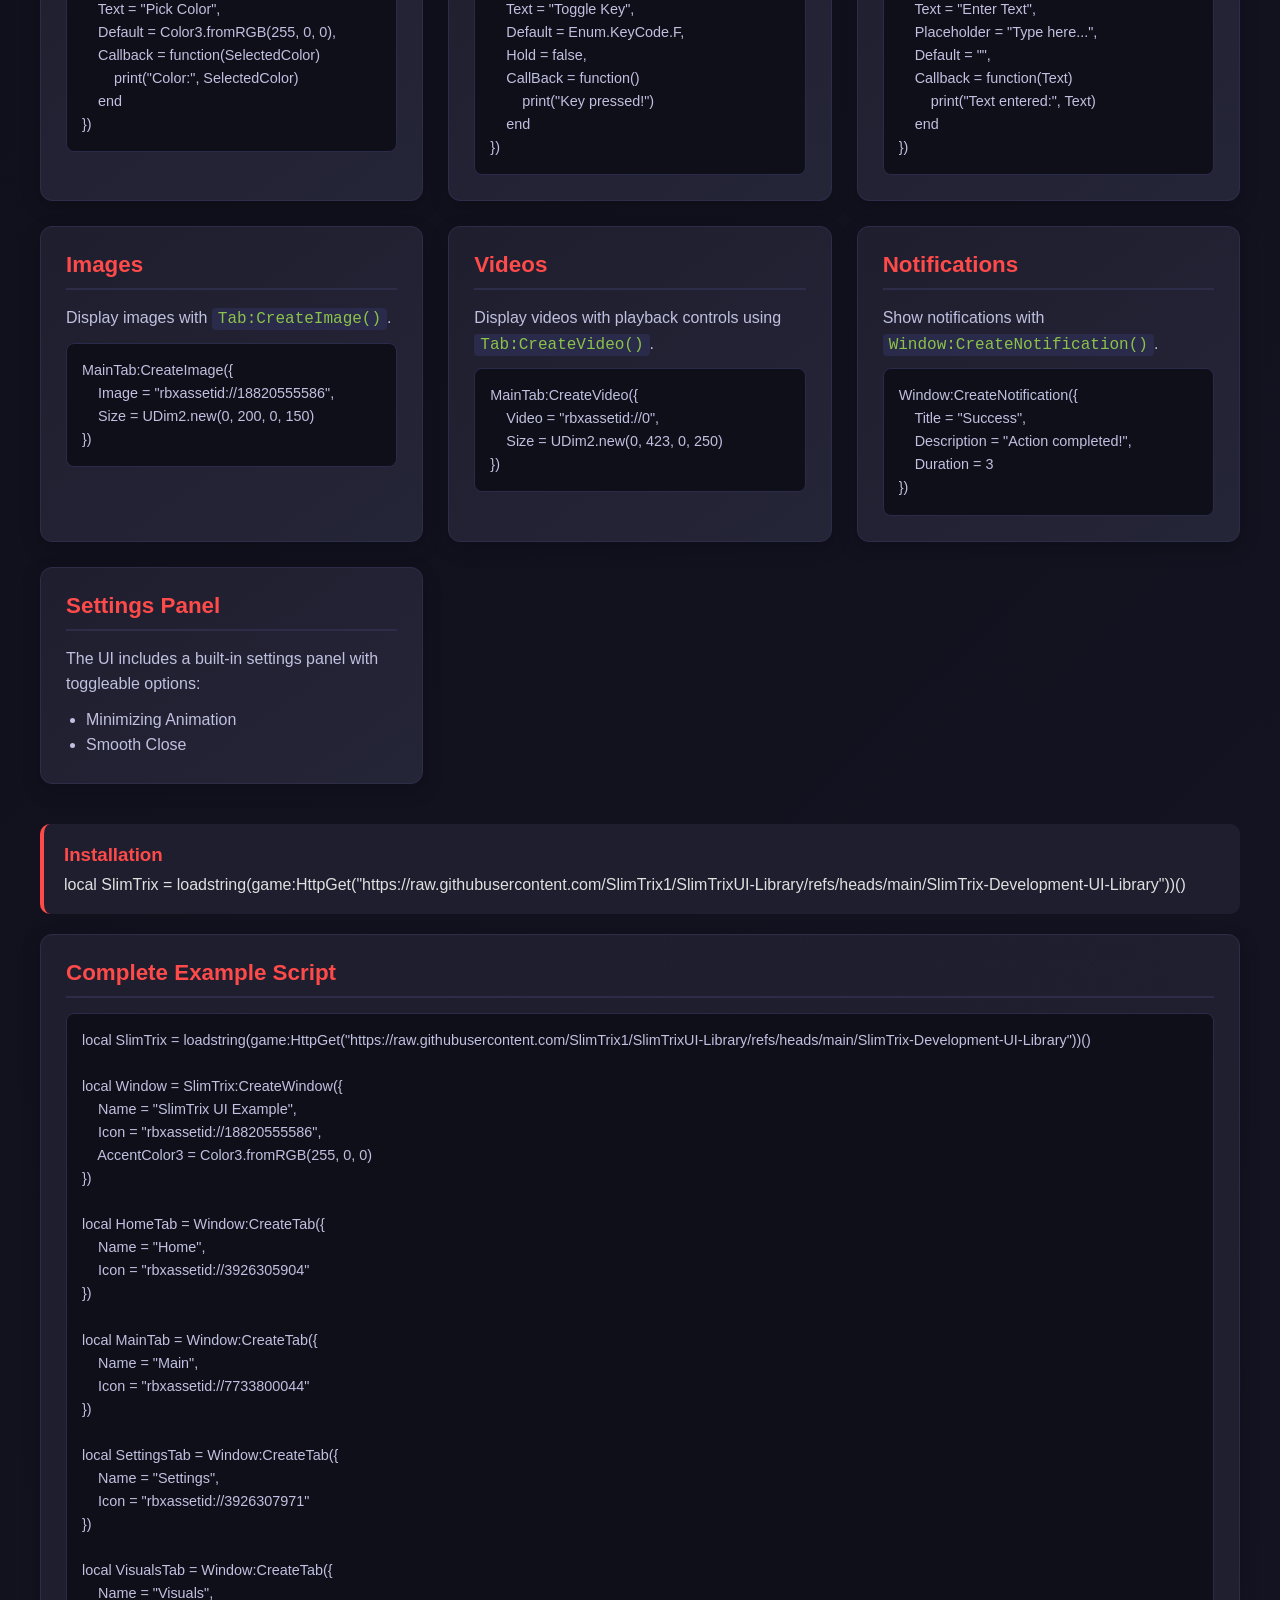
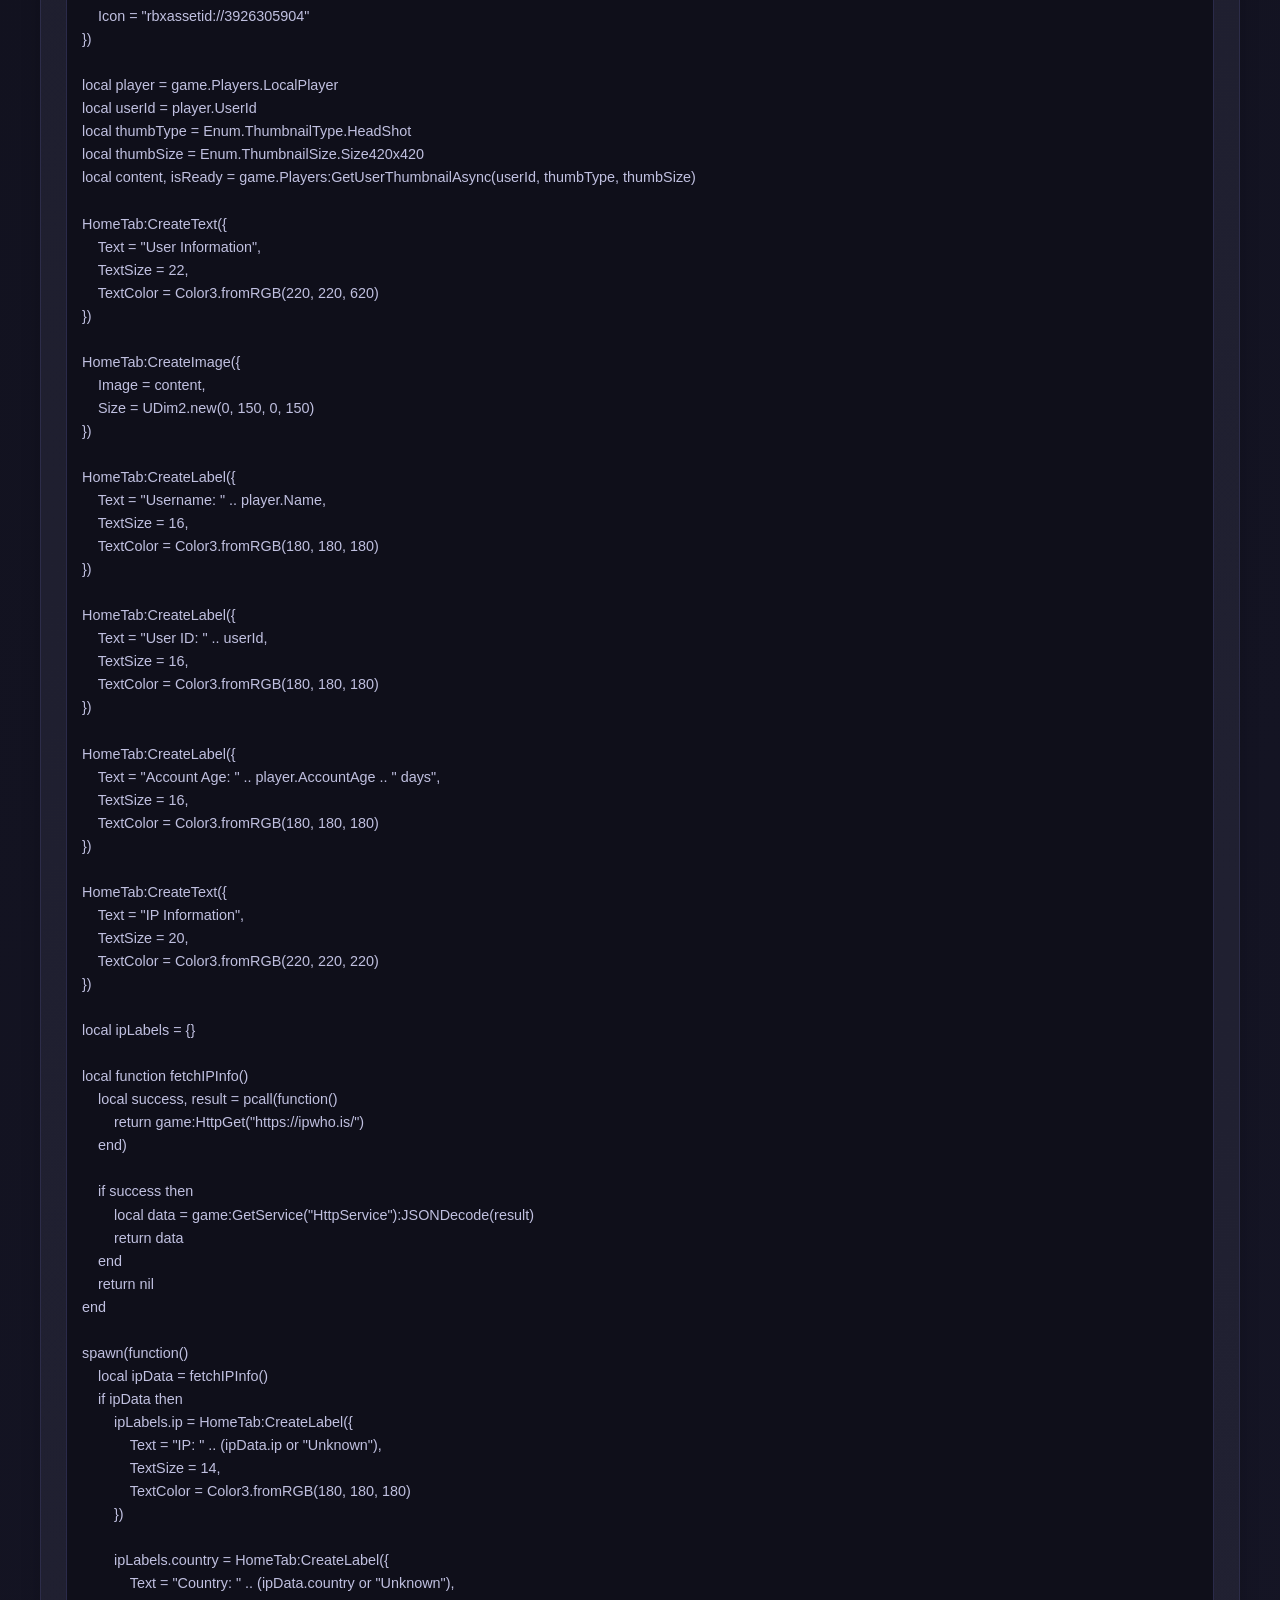
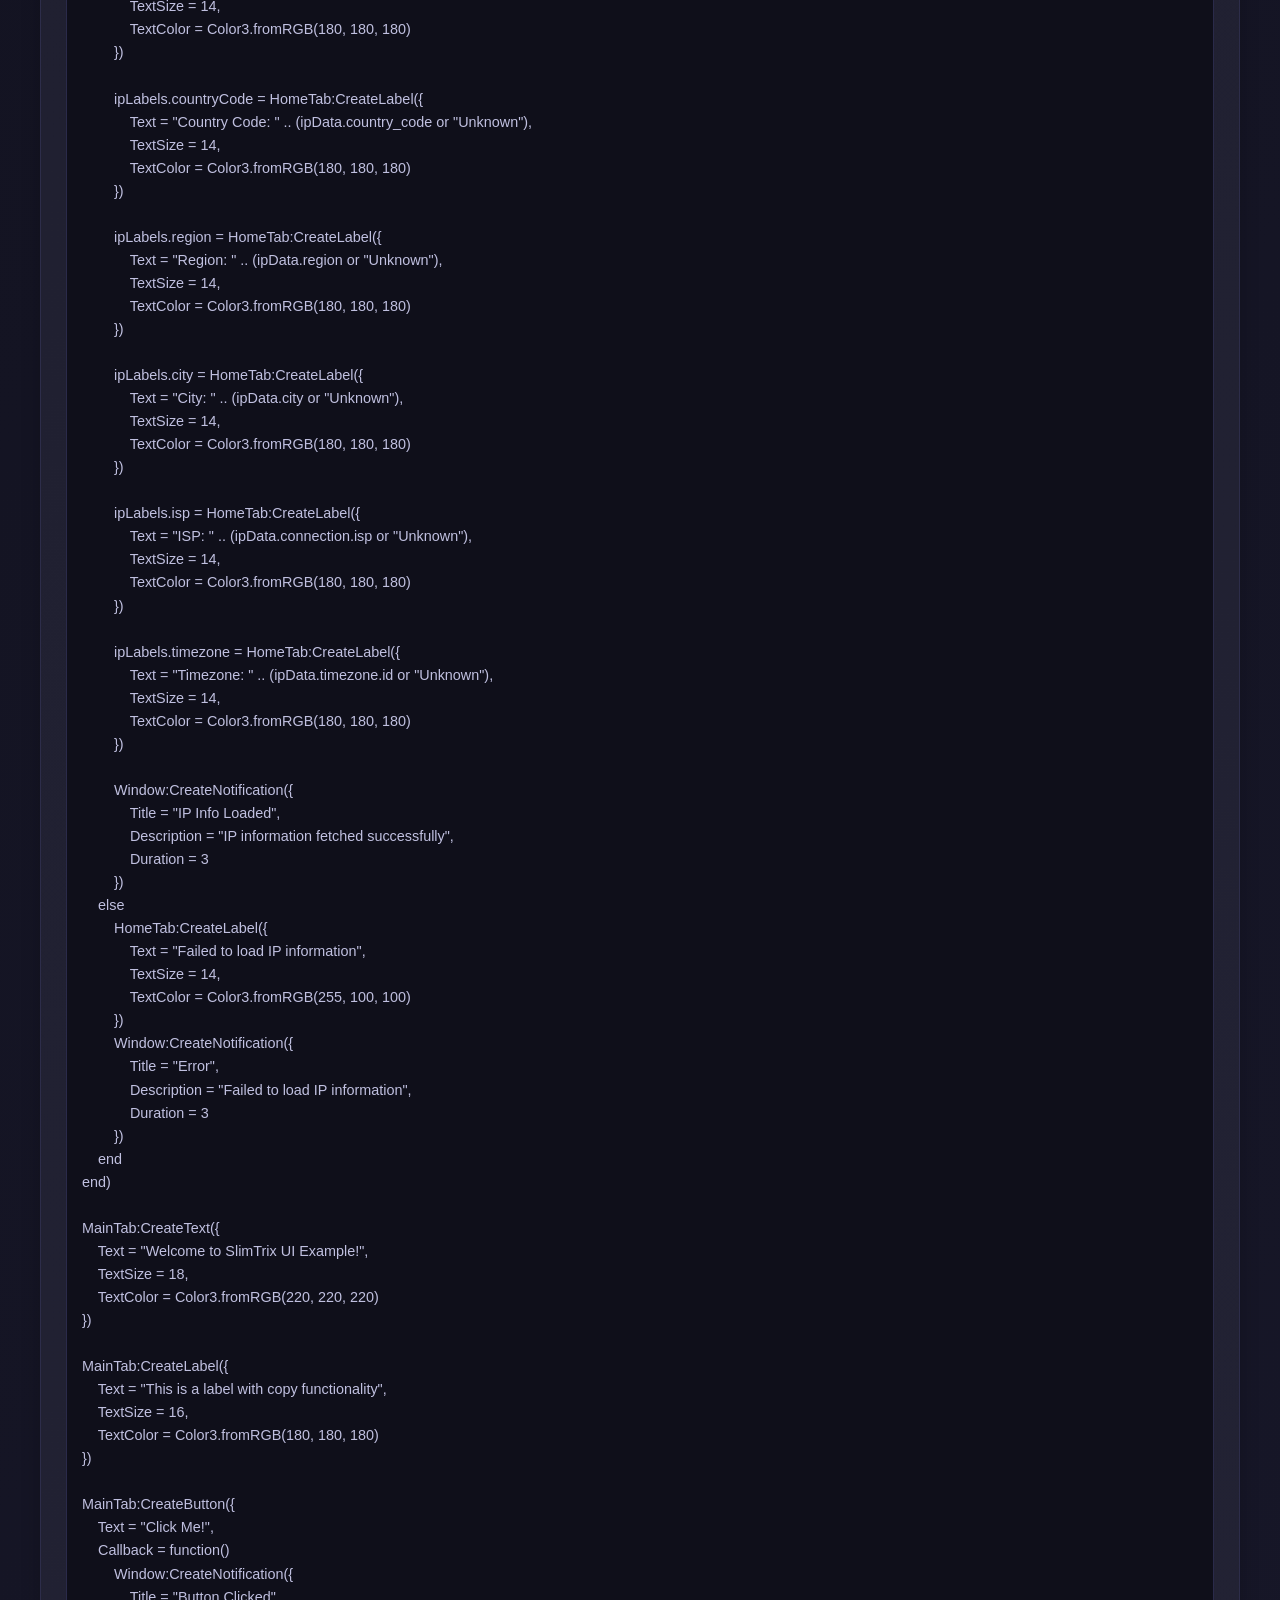
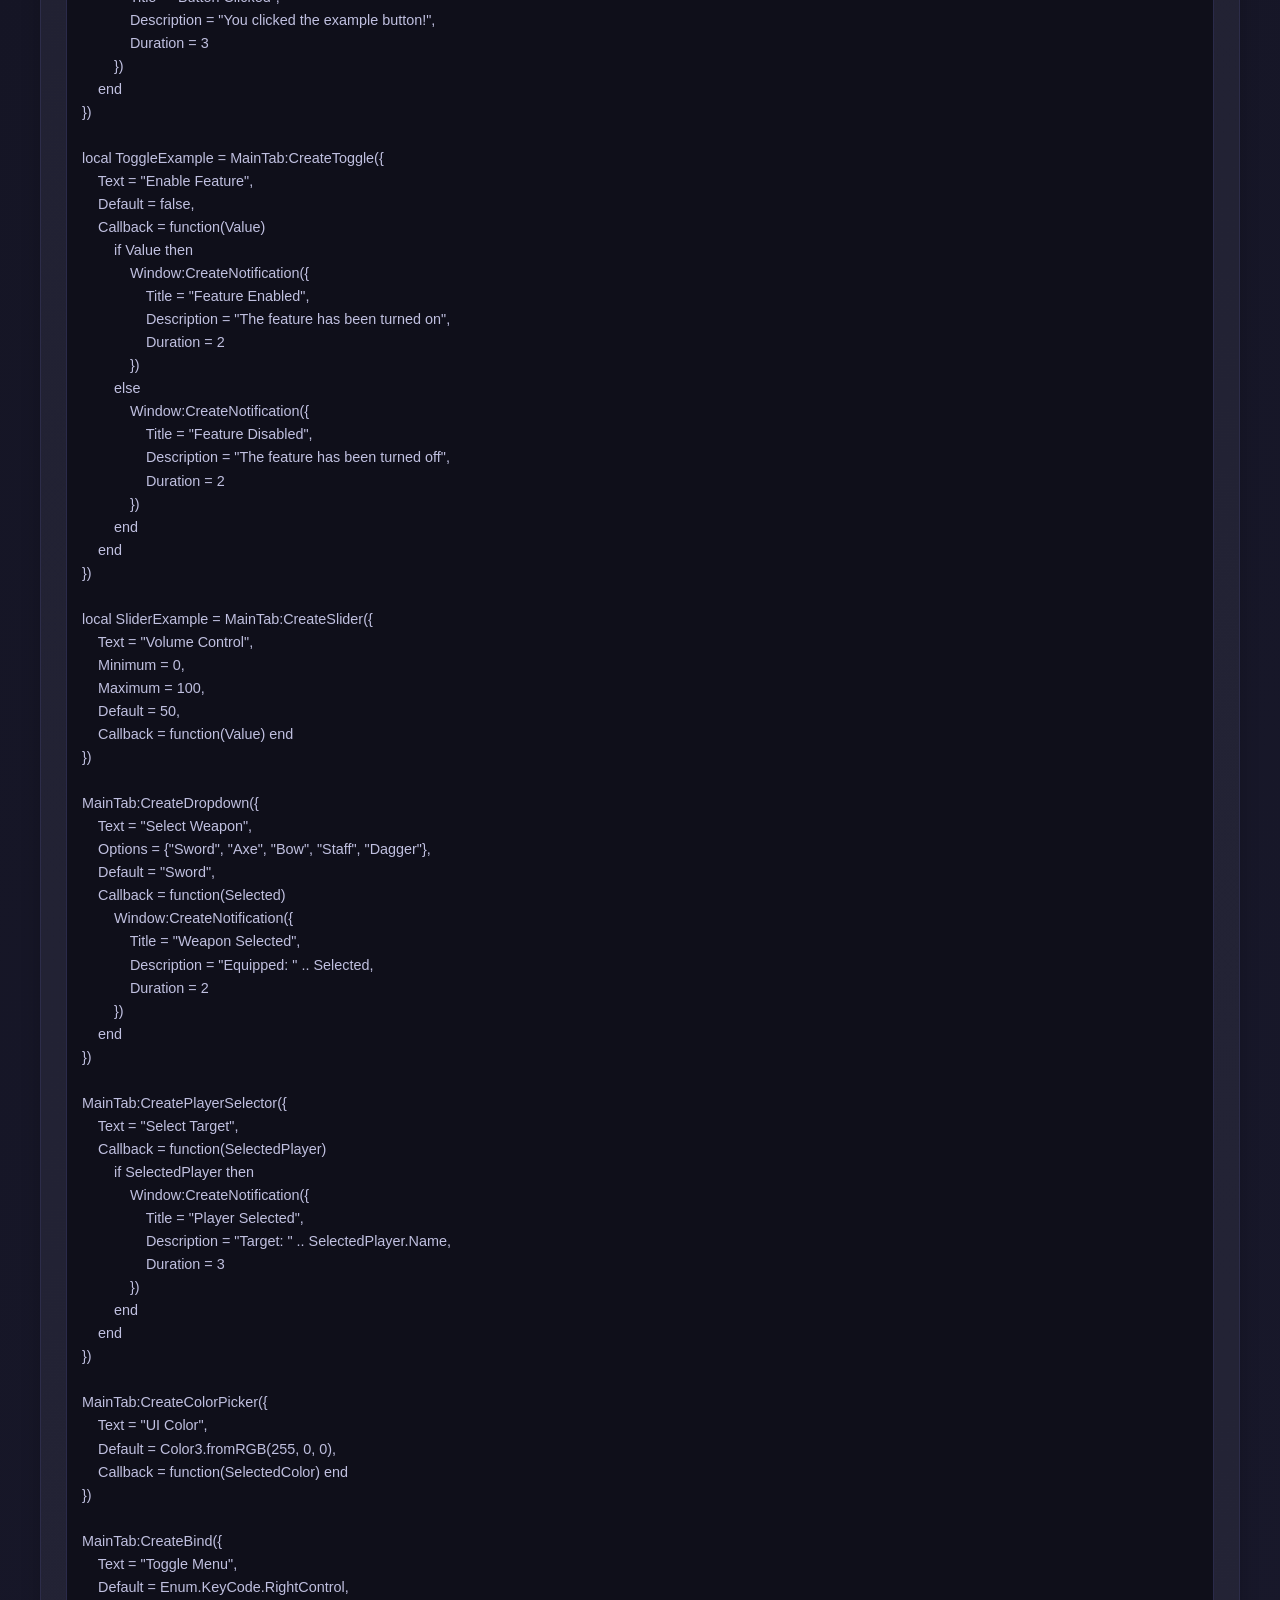
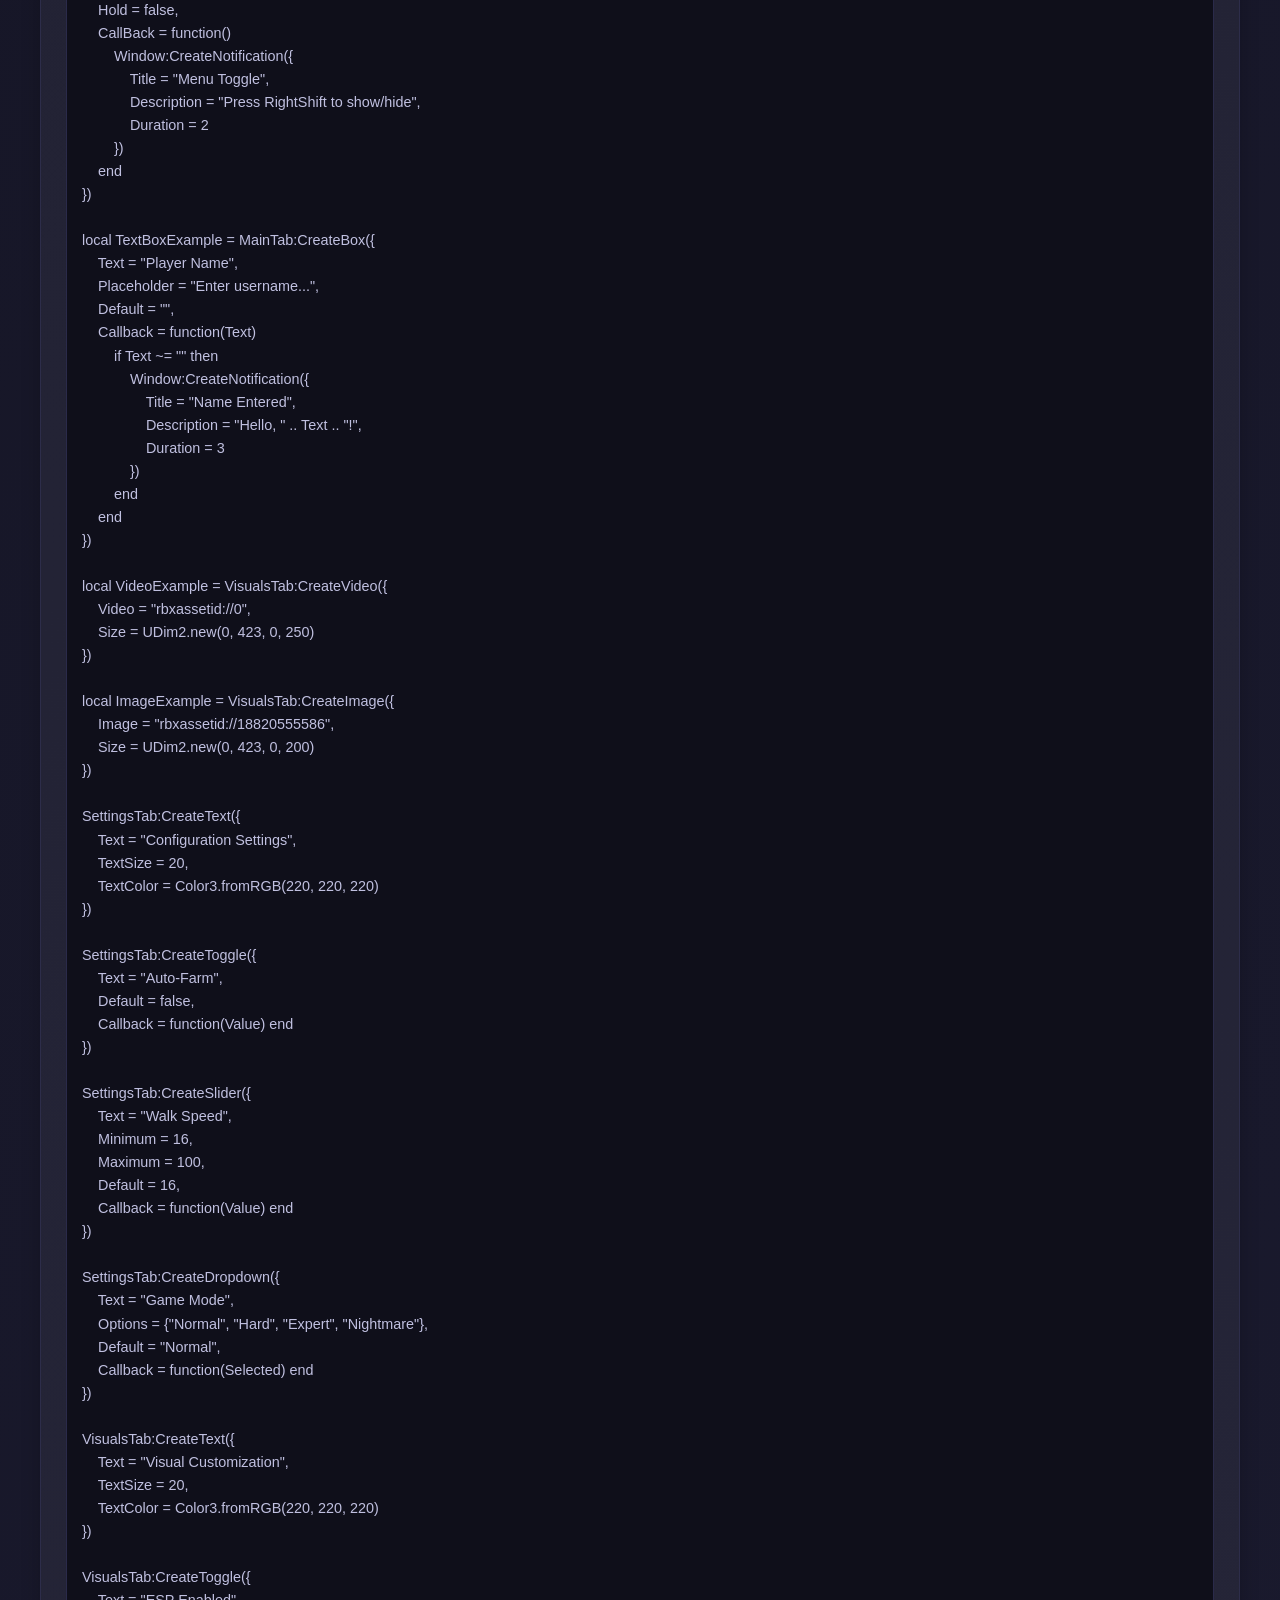
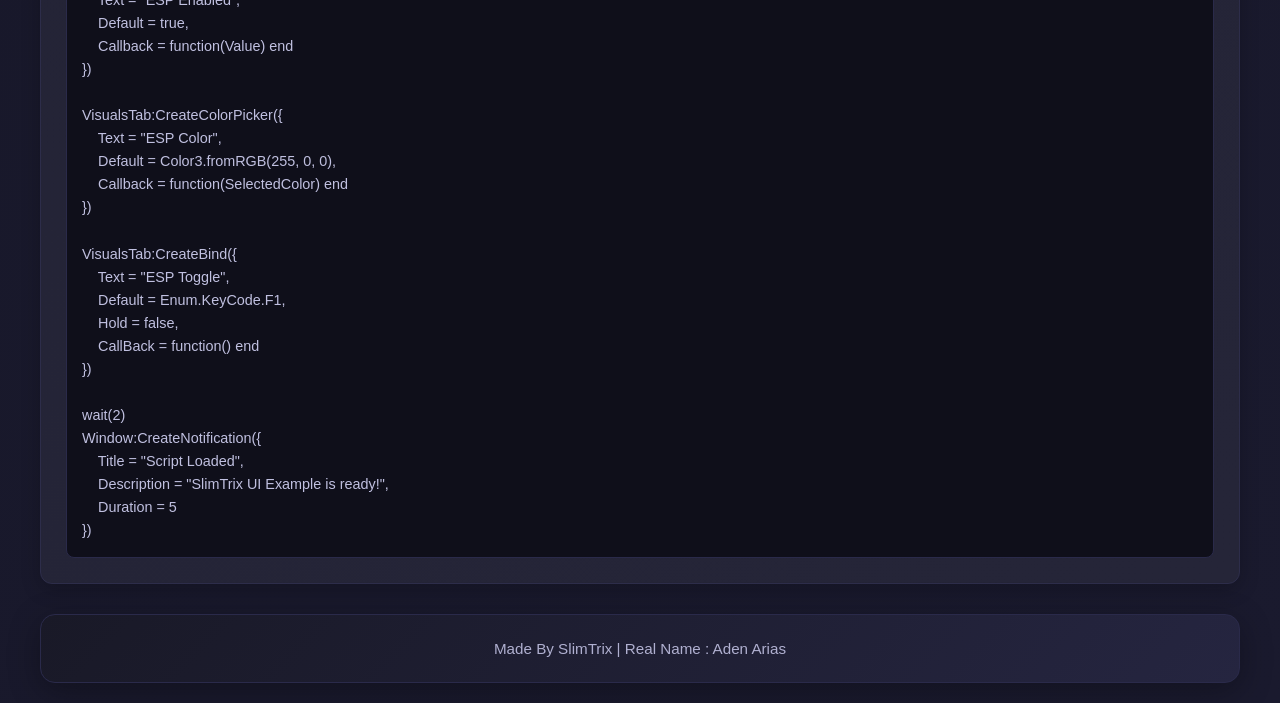
==== commit 8acfaeba: "Update index.html" ====
--- a/index.html
+++ b/index.html
@@ -1,6 +1,3 @@
-now whats the full style.css?:
-
-
 <!DOCTYPE html>
 <html lang="en">
 <head>
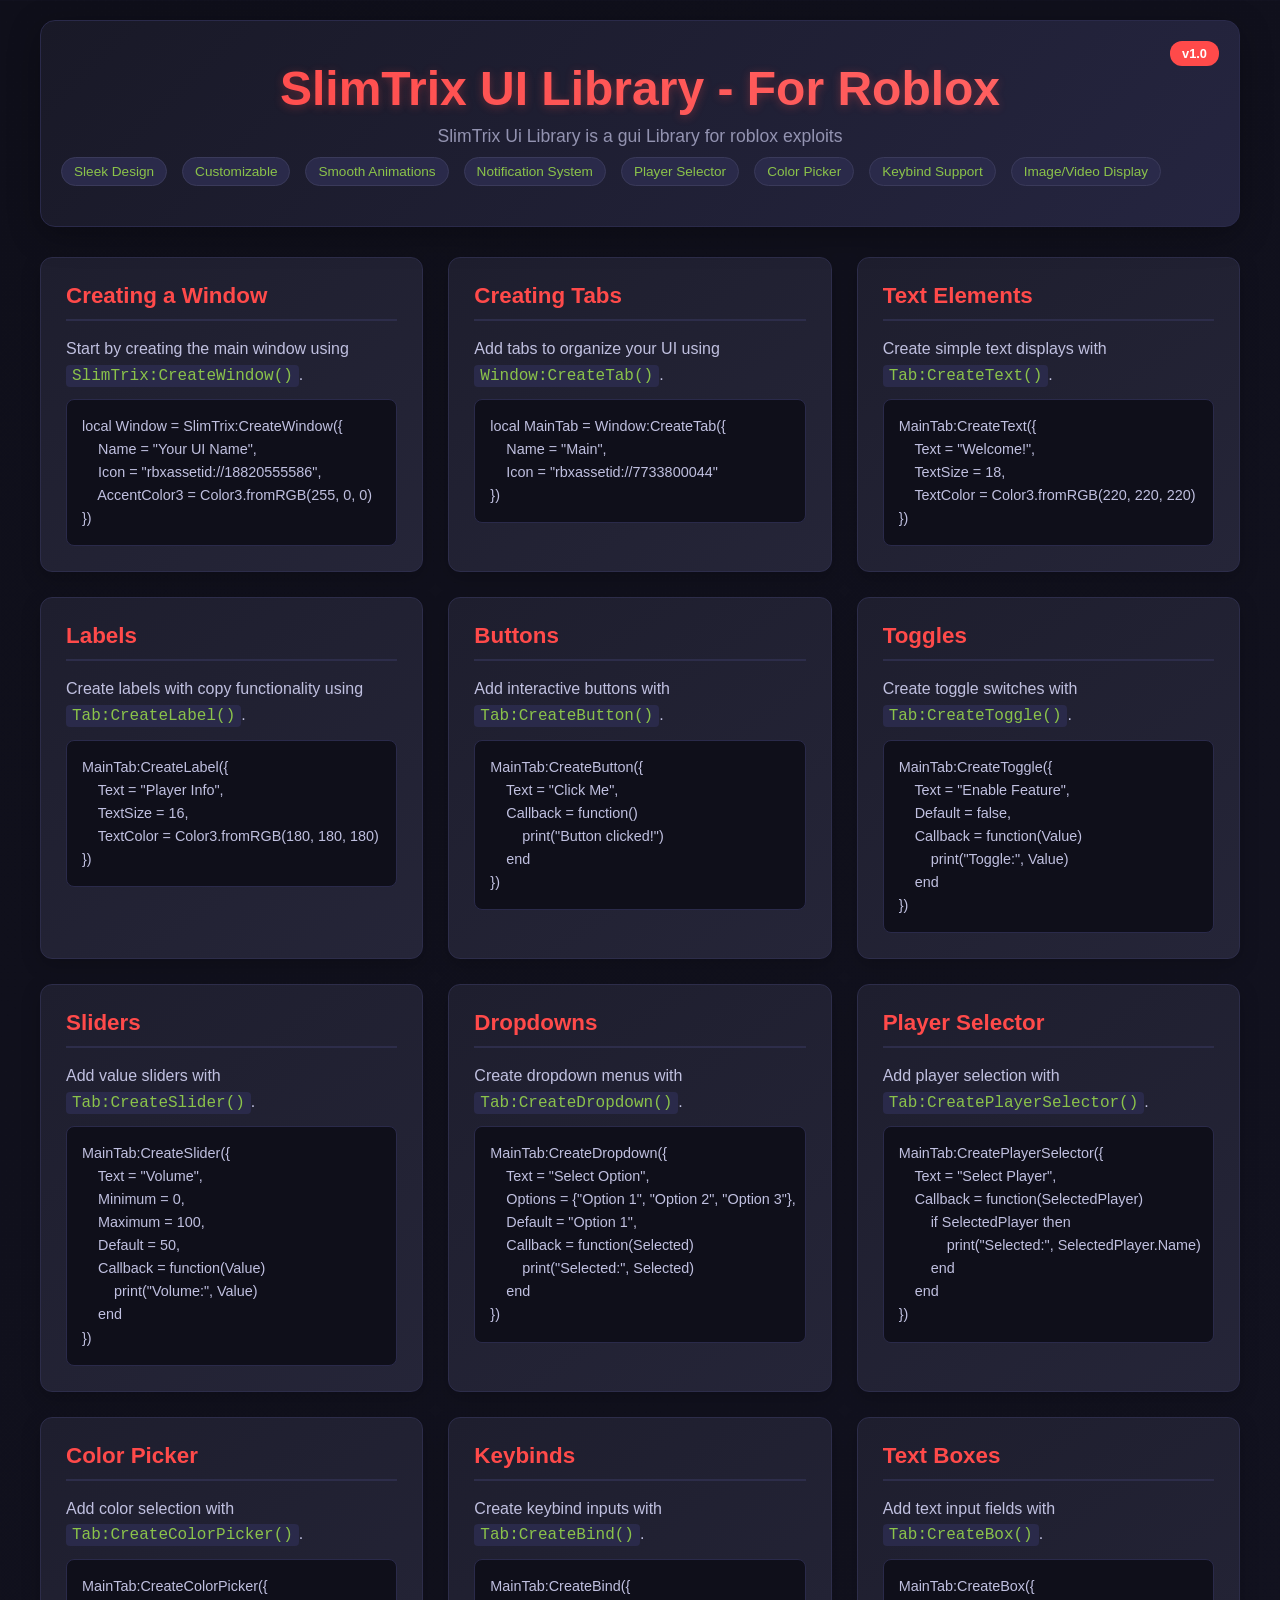
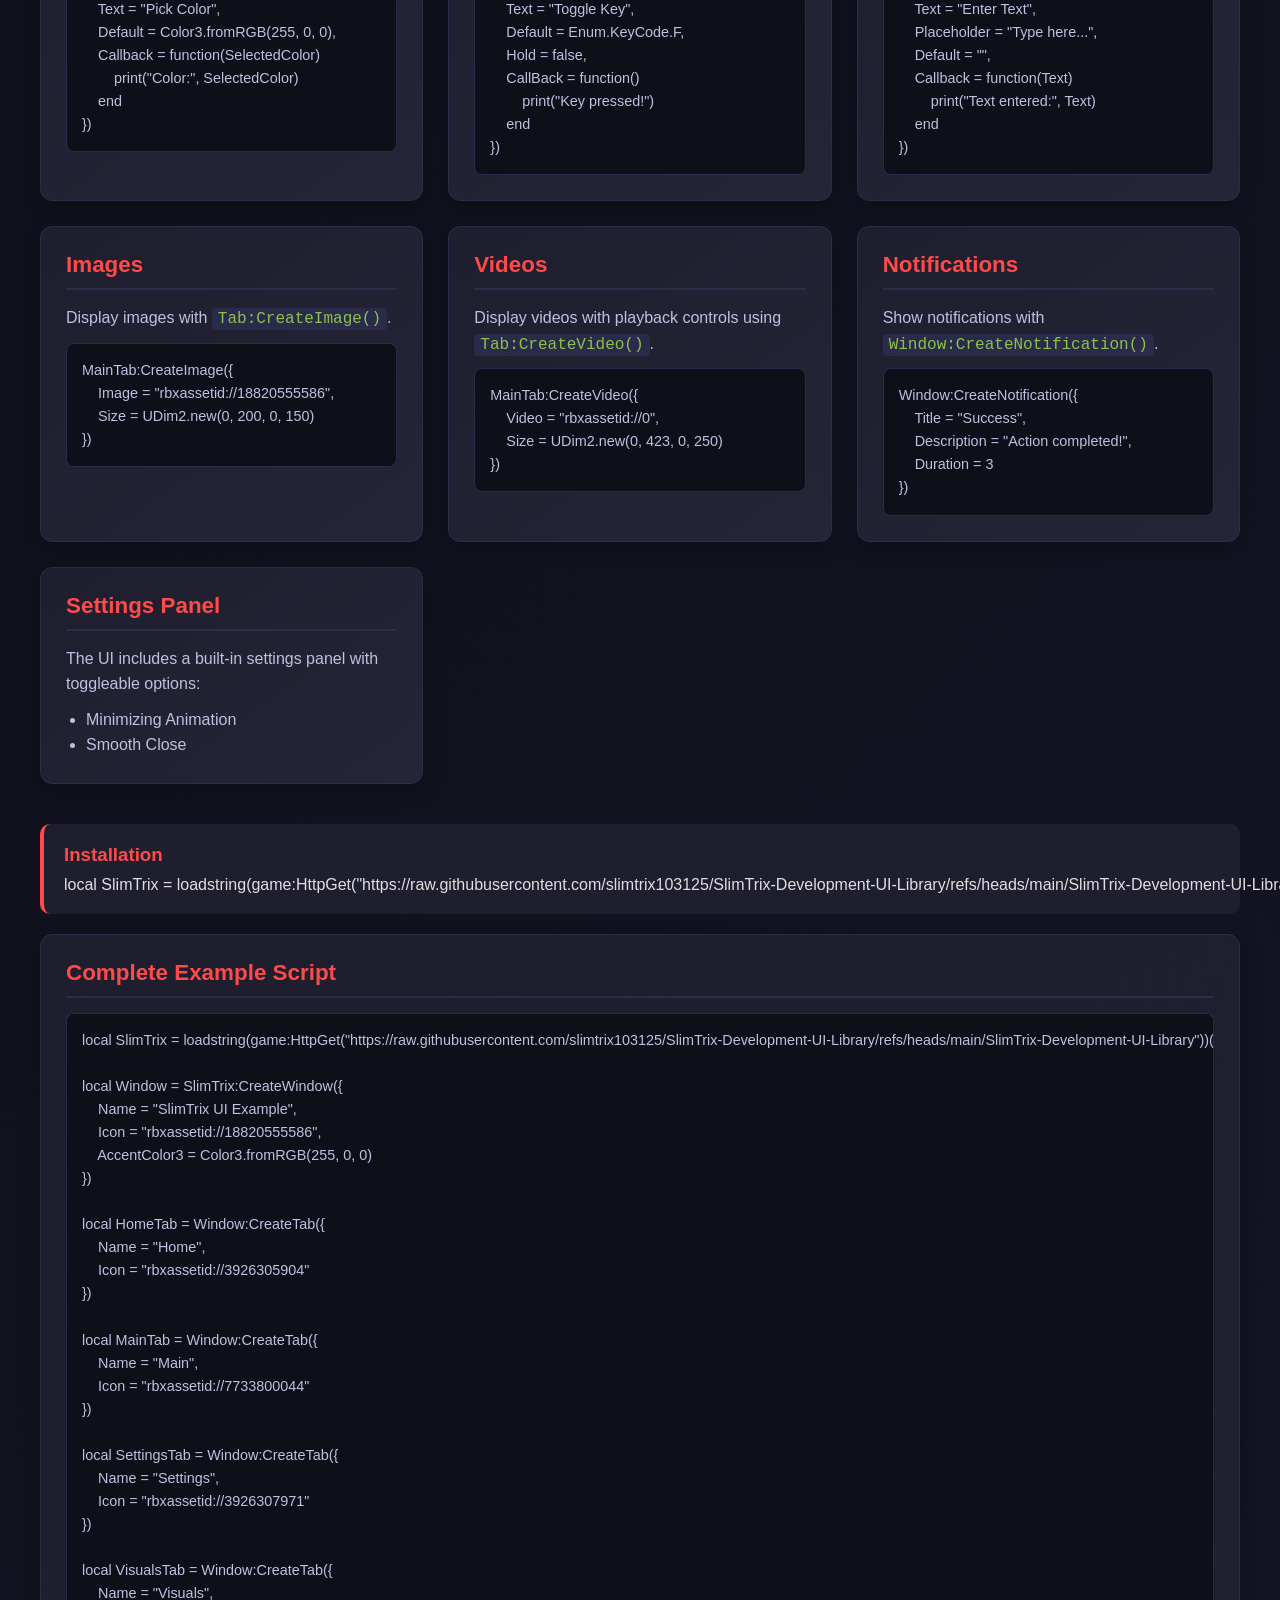
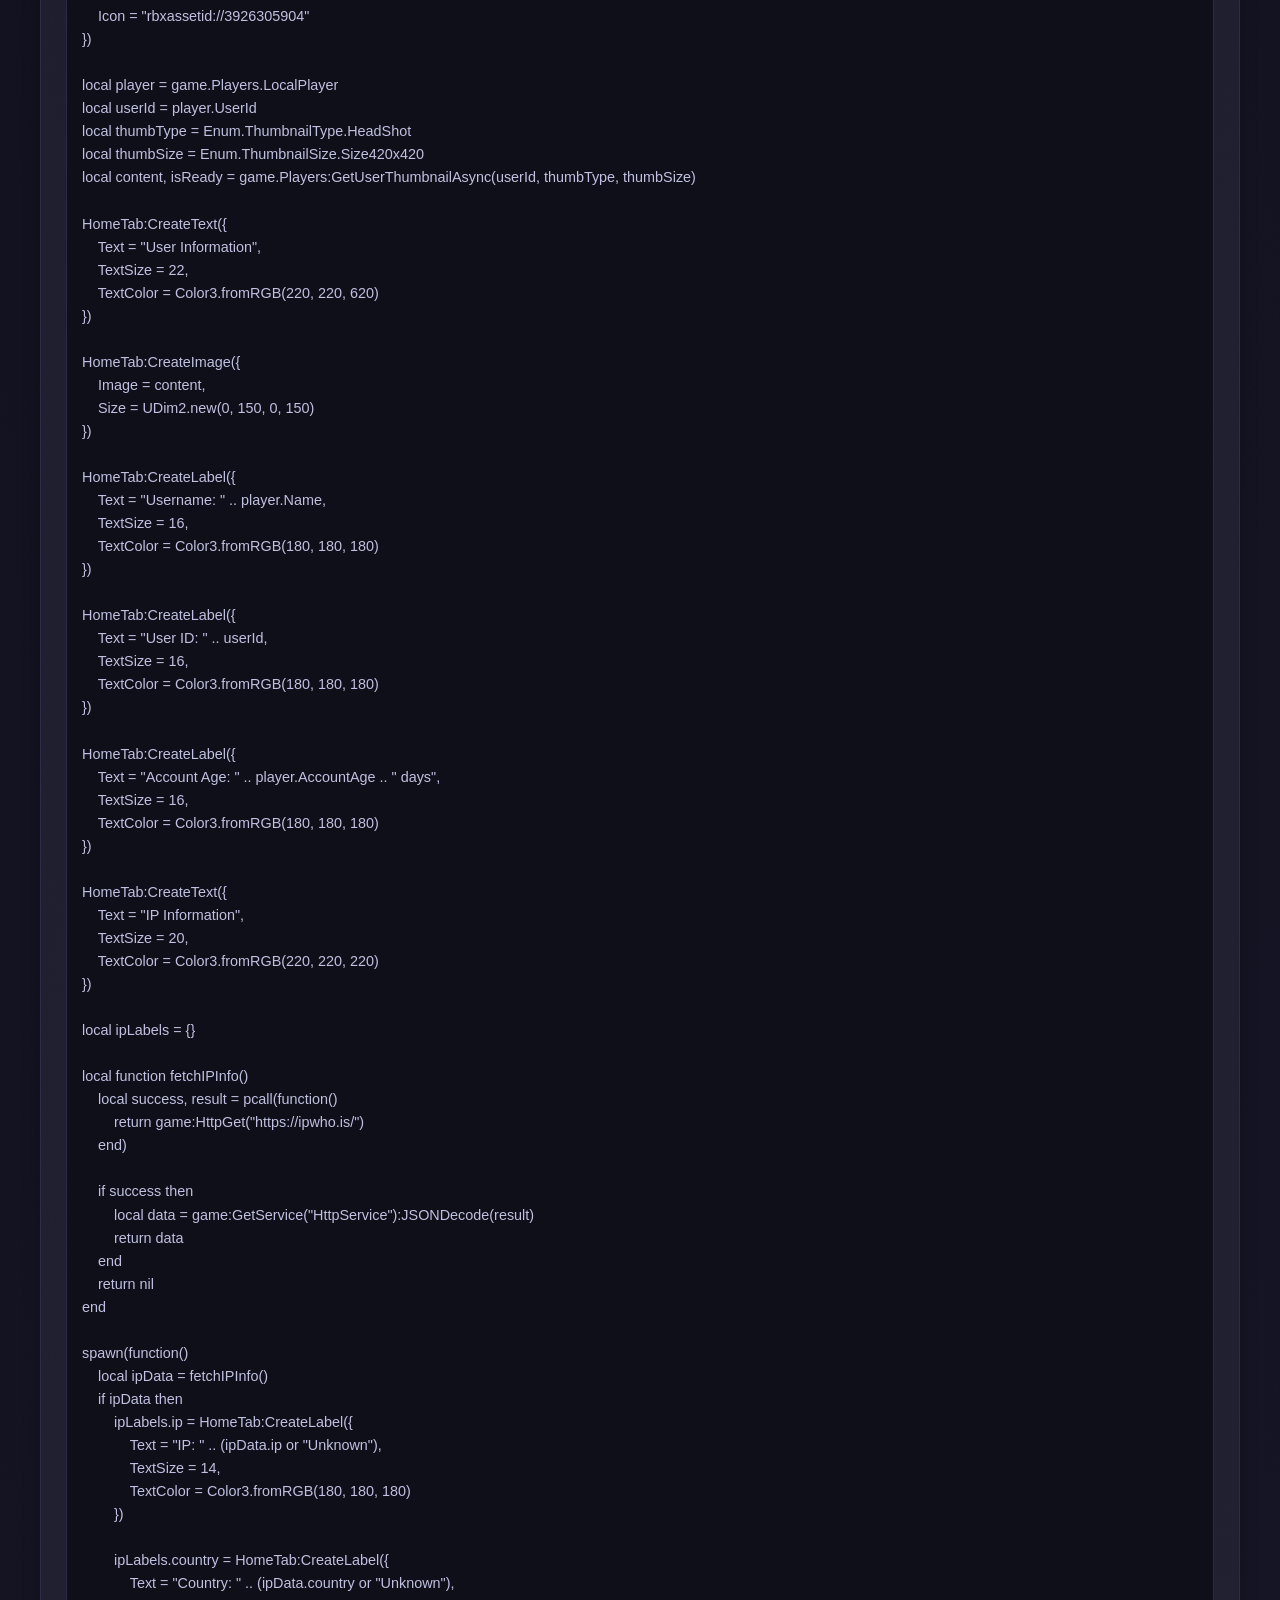
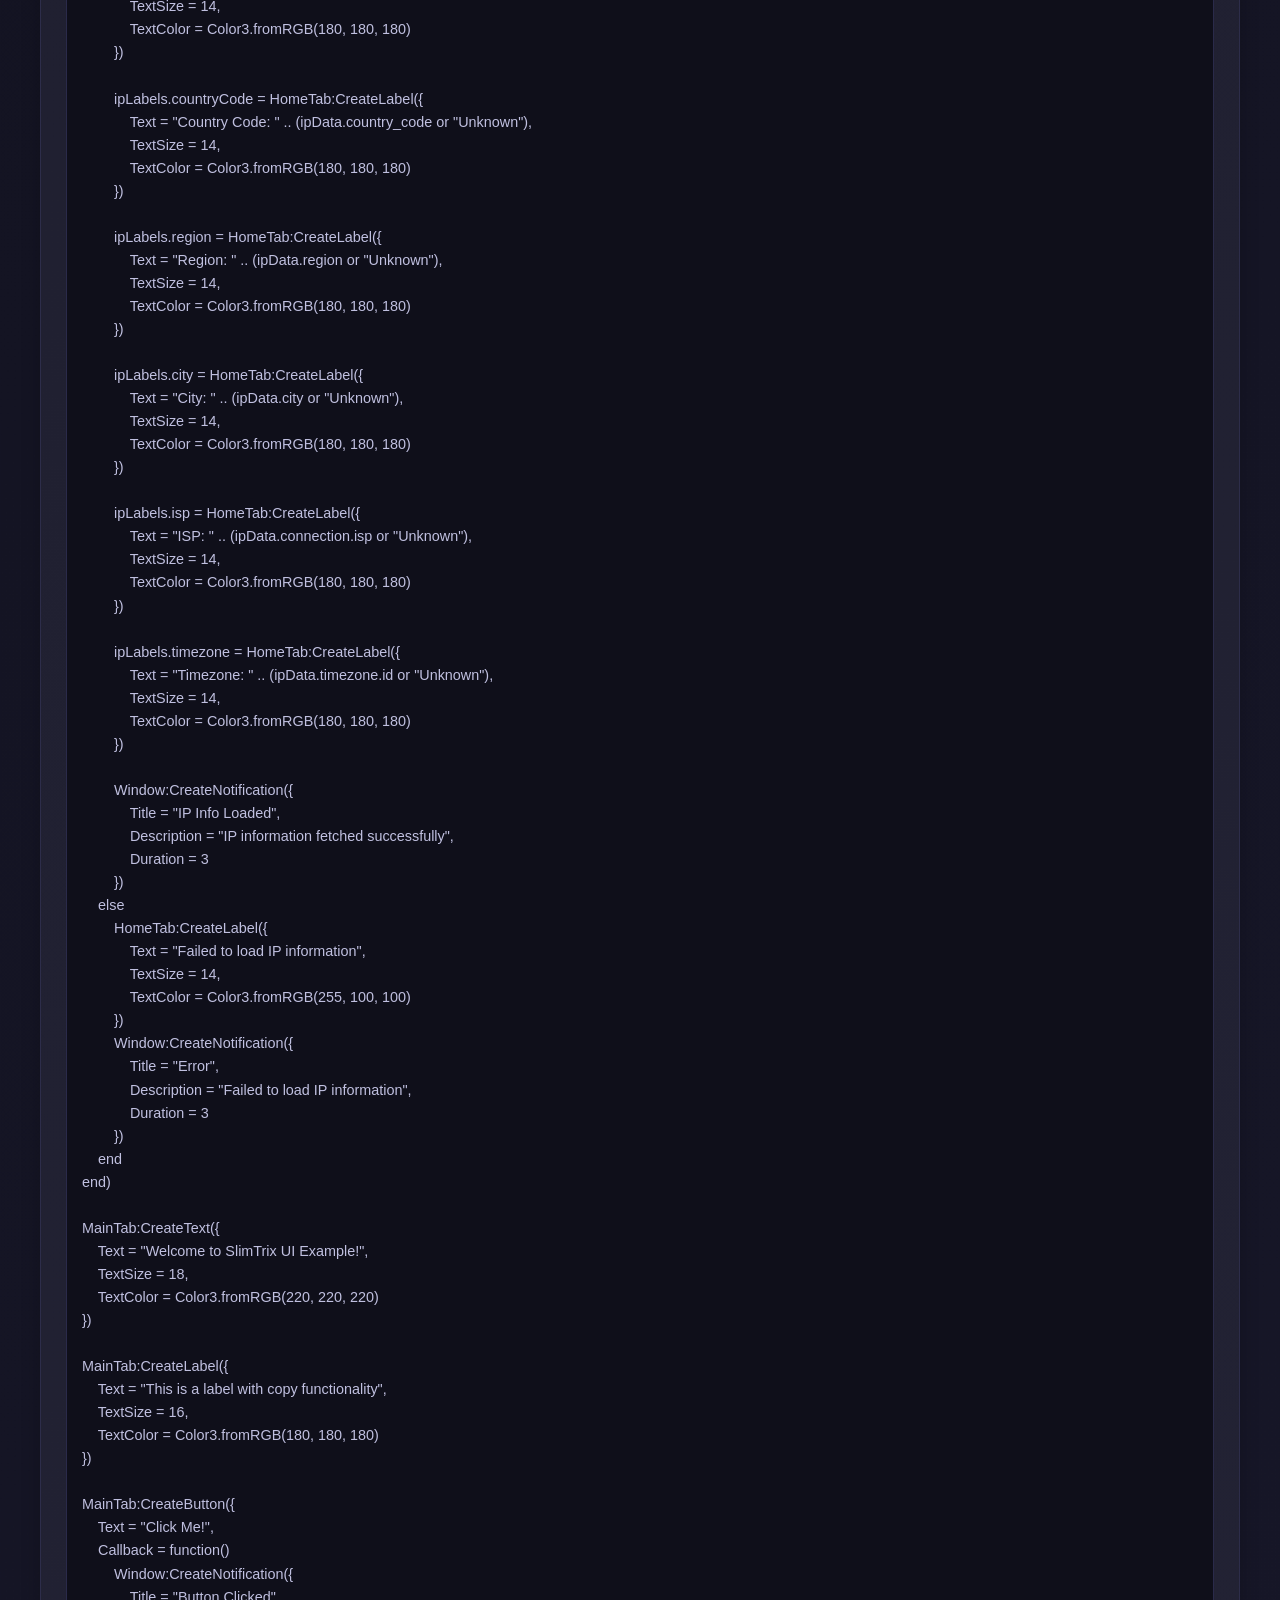
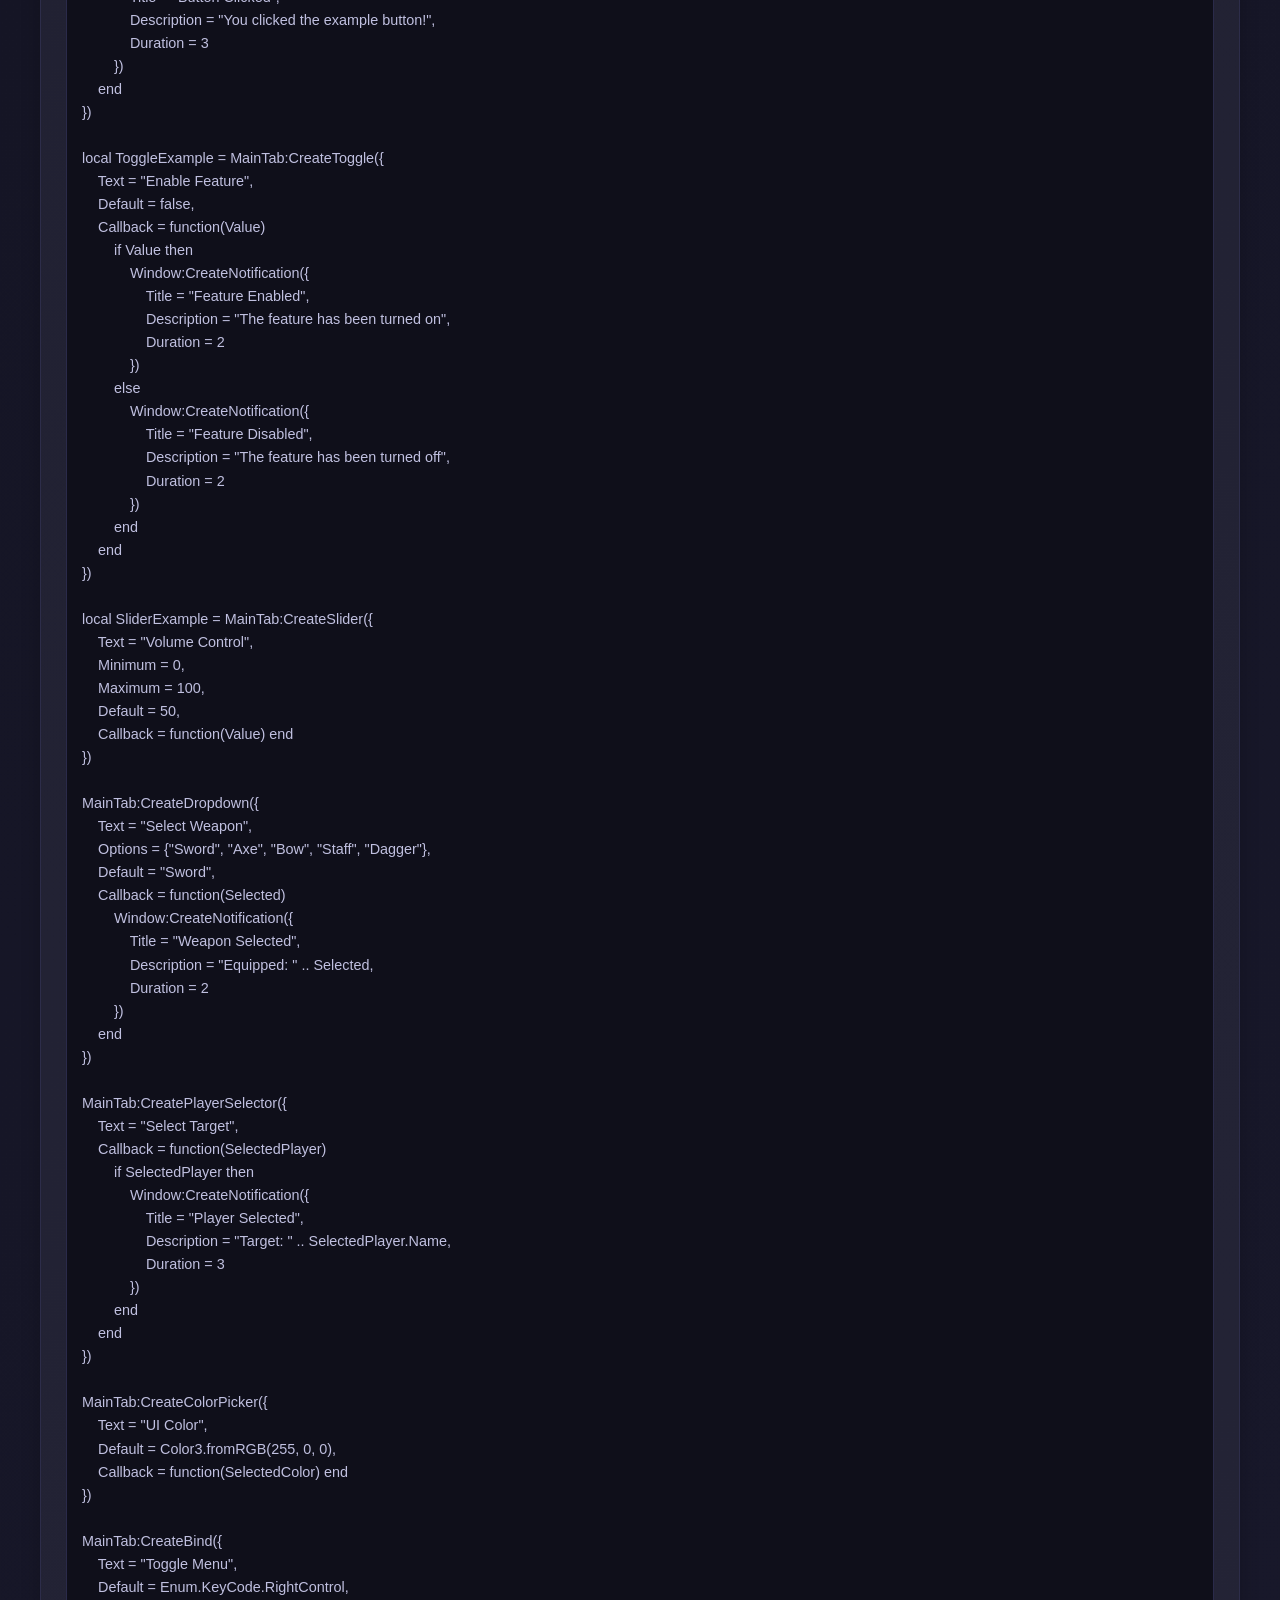
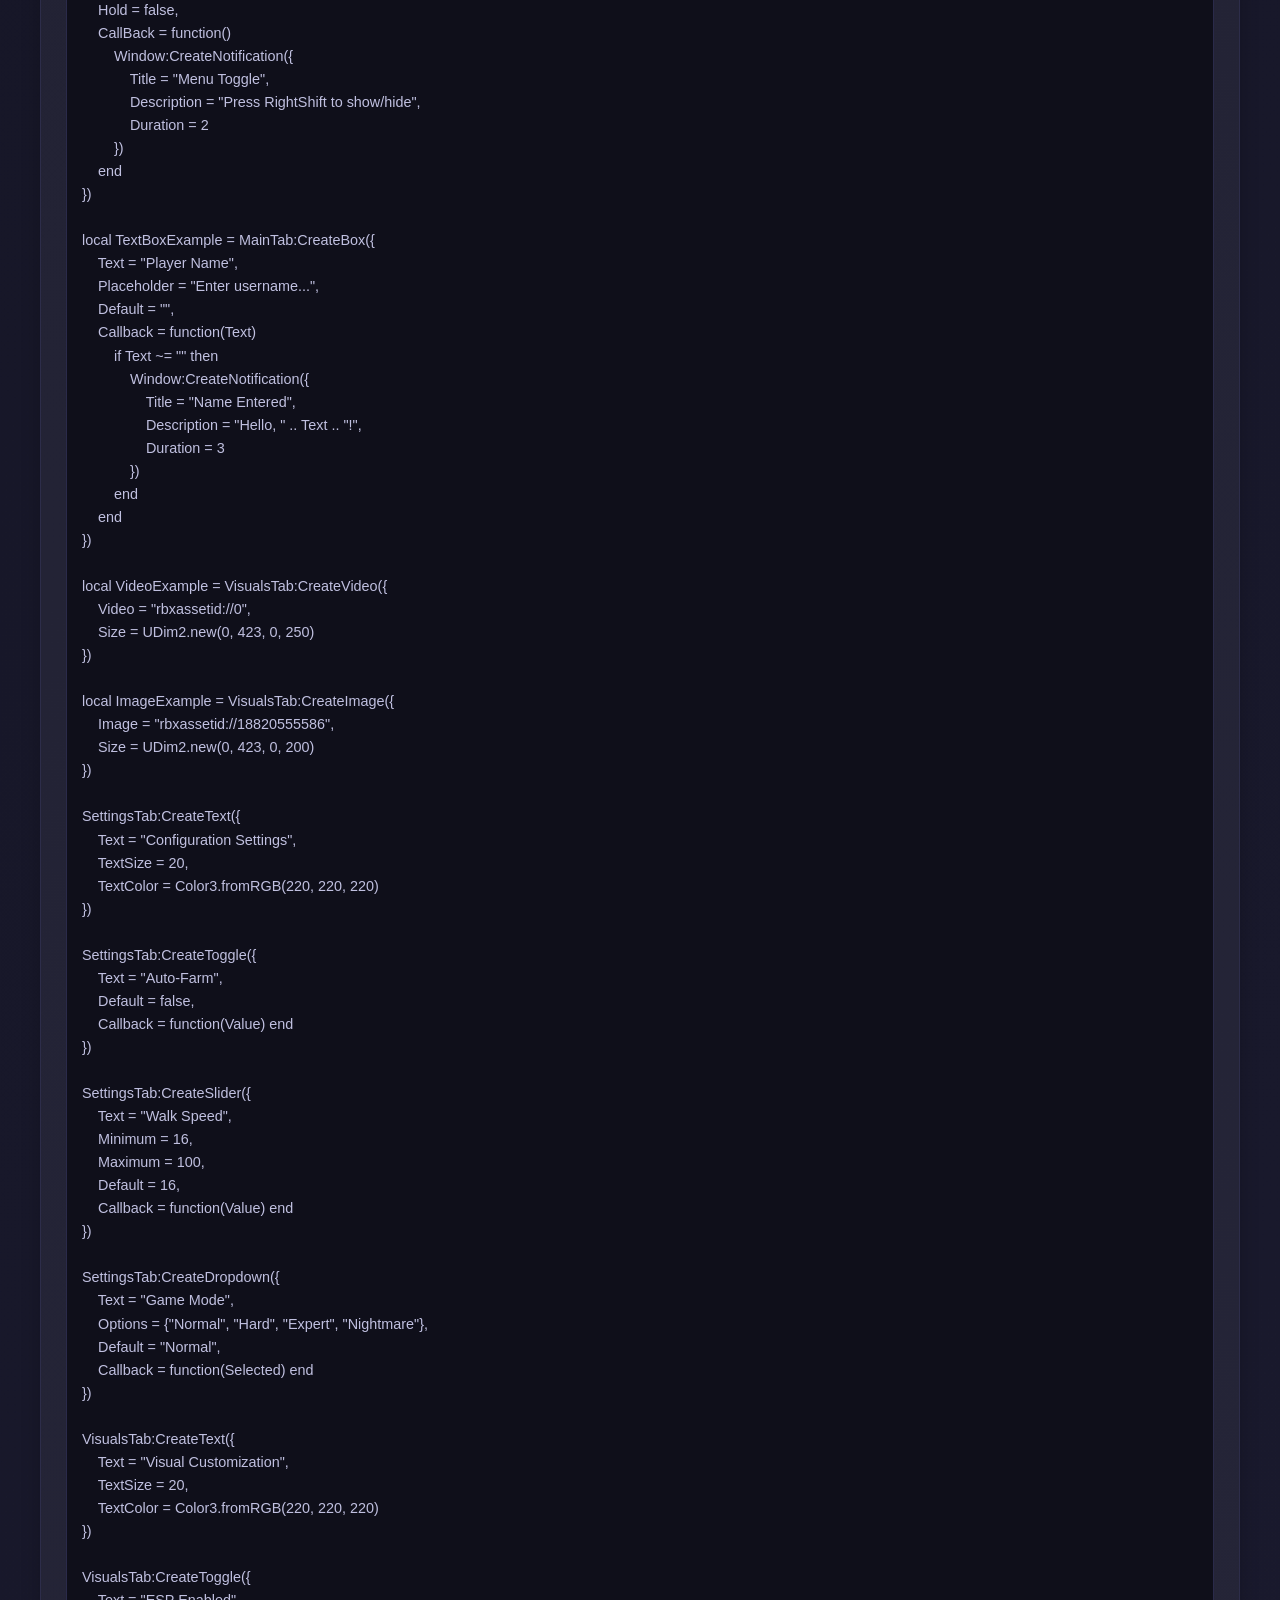
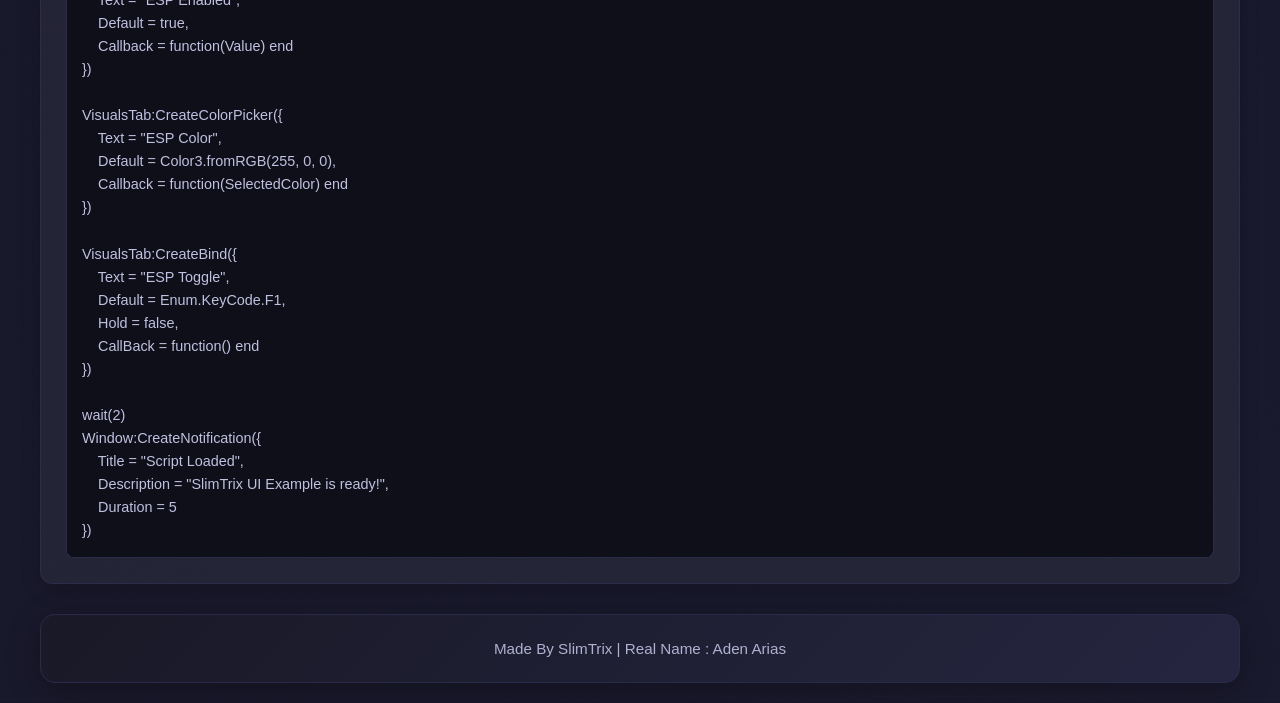
==== commit 5ea562d6: "Update index.html" ====
--- a/index.html
+++ b/index.html
@@ -396,13 +396,13 @@
 
         <div class="usage-section">
             <h3>Installation</h3>
-            <pre>local SlimTrix = loadstring(game:HttpGet("https://raw.githubusercontent.com/SlimTrix1/SlimTrixUI-Library/refs/heads/main/SlimTrix-Development-UI-Library"))()</pre>
+            <pre>local SlimTrix = loadstring(game:HttpGet("https://raw.githubusercontent.com/slimtrix103125/SlimTrix-Development-UI-Library/refs/heads/main/SlimTrix-Development-UI-Library"))()</pre>
         </div>
 
         <div class="card">
             <div class="card-title">Complete Example Script</div>
             <div class="card-content">
-                <pre>local SlimTrix = loadstring(game:HttpGet("https://raw.githubusercontent.com/SlimTrix1/SlimTrixUI-Library/refs/heads/main/SlimTrix-Development-UI-Library"))()
+                <pre>local SlimTrix = loadstring(game:HttpGet("https://raw.githubusercontent.com/slimtrix103125/SlimTrix-Development-UI-Library/refs/heads/main/SlimTrix-Development-UI-Library"))()
 
 local Window = SlimTrix:CreateWindow({
     Name = "SlimTrix UI Example",
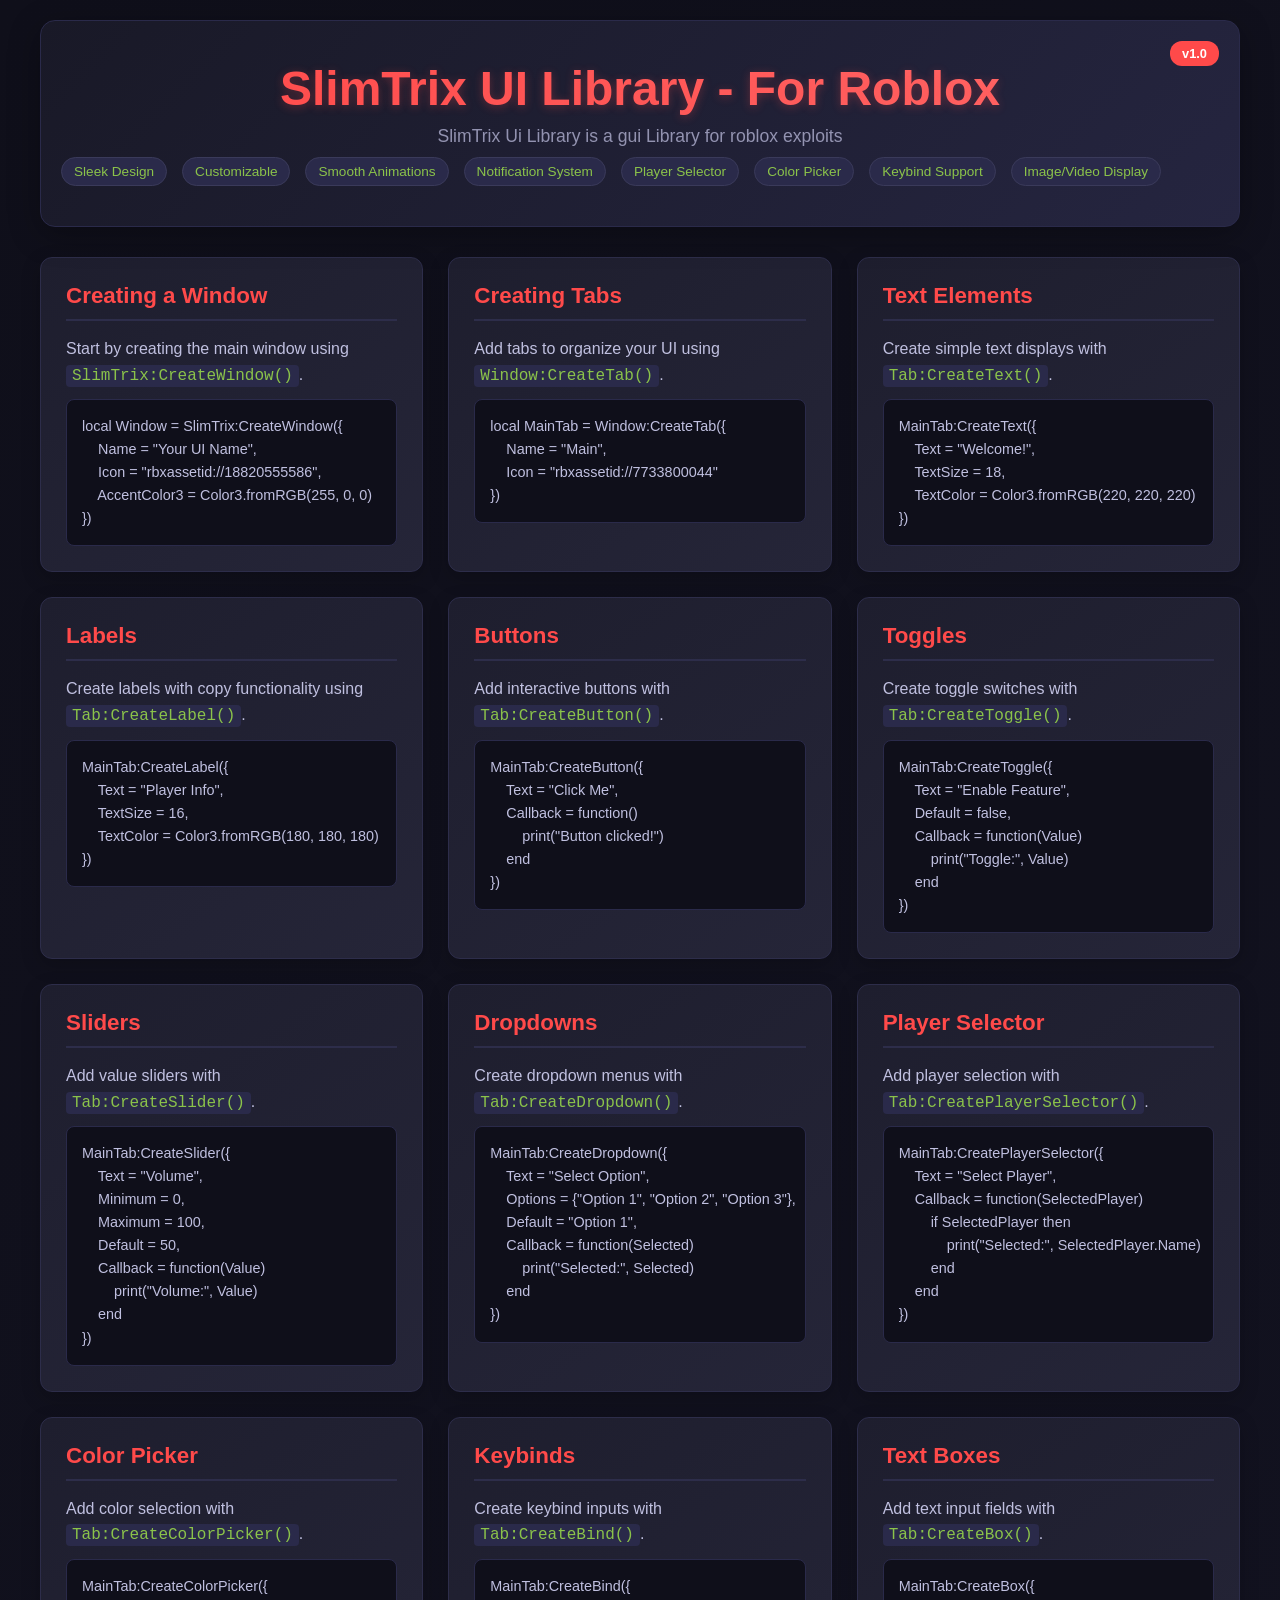
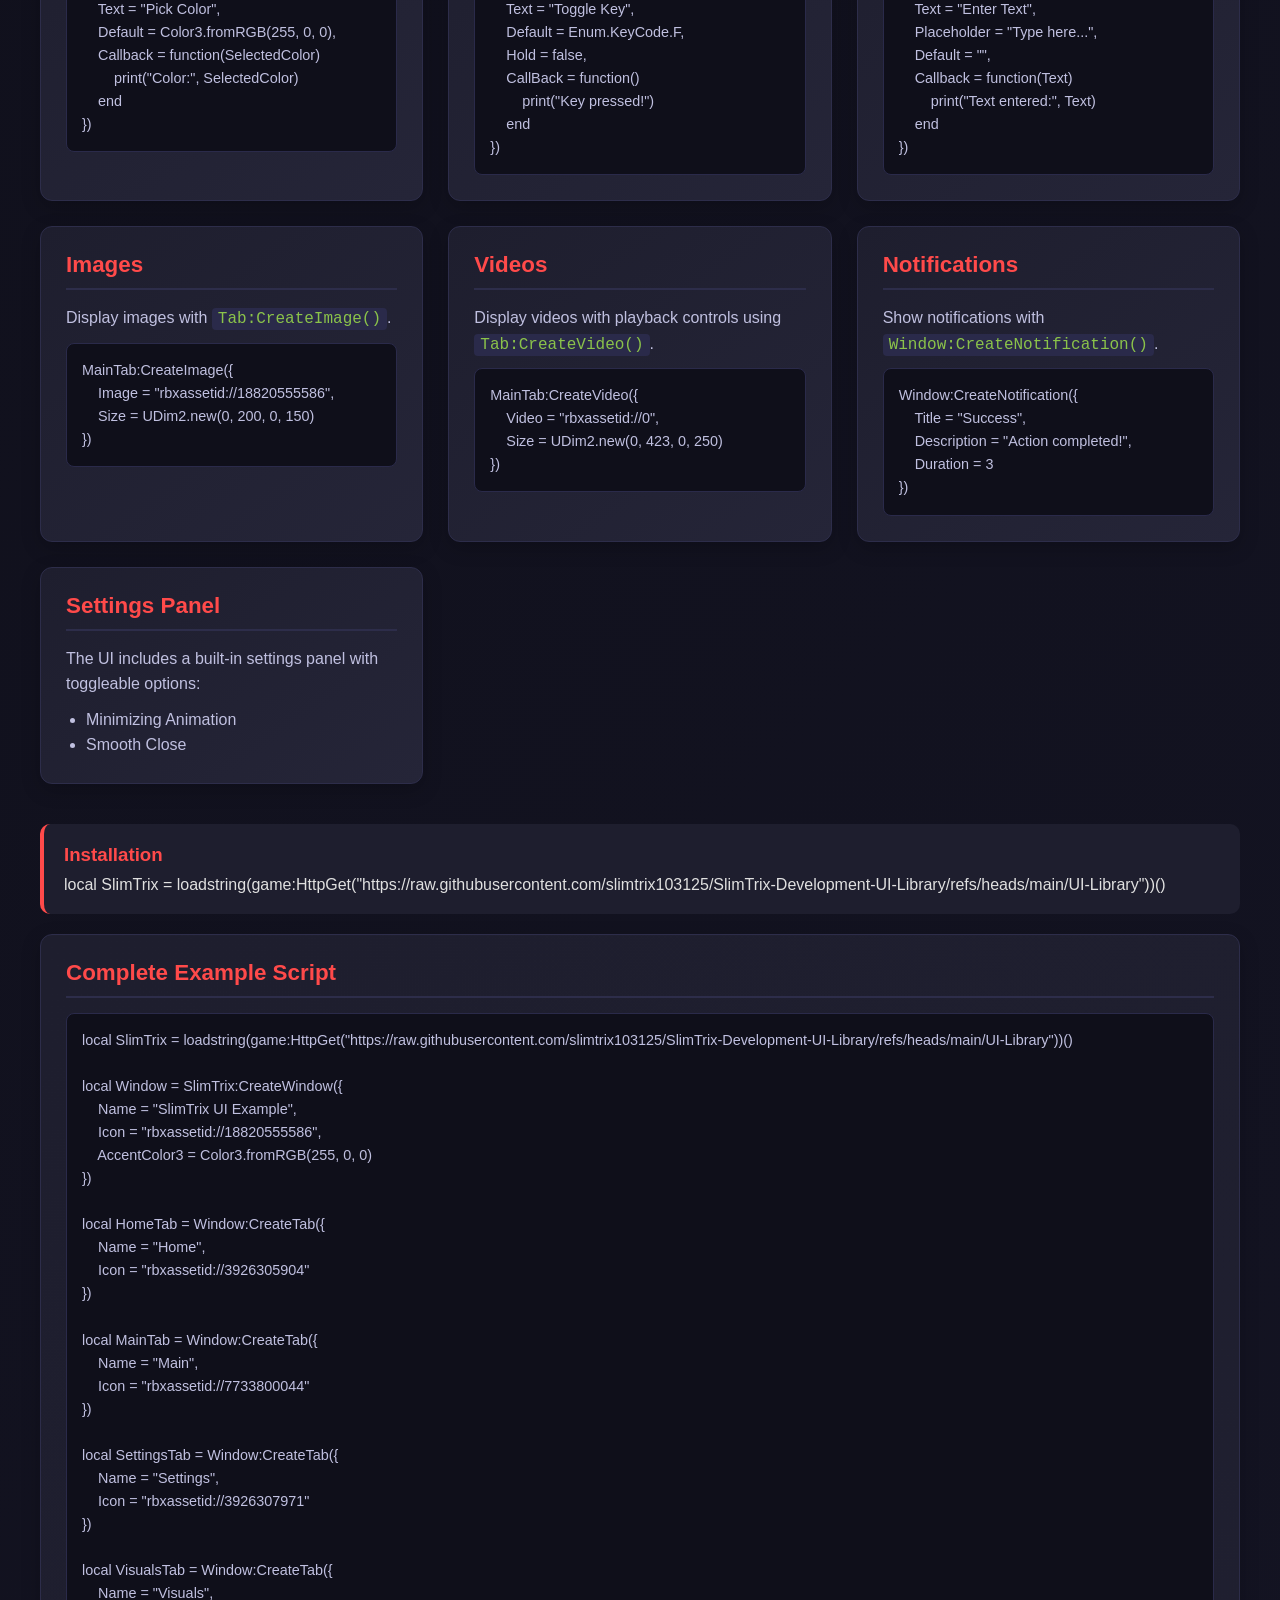
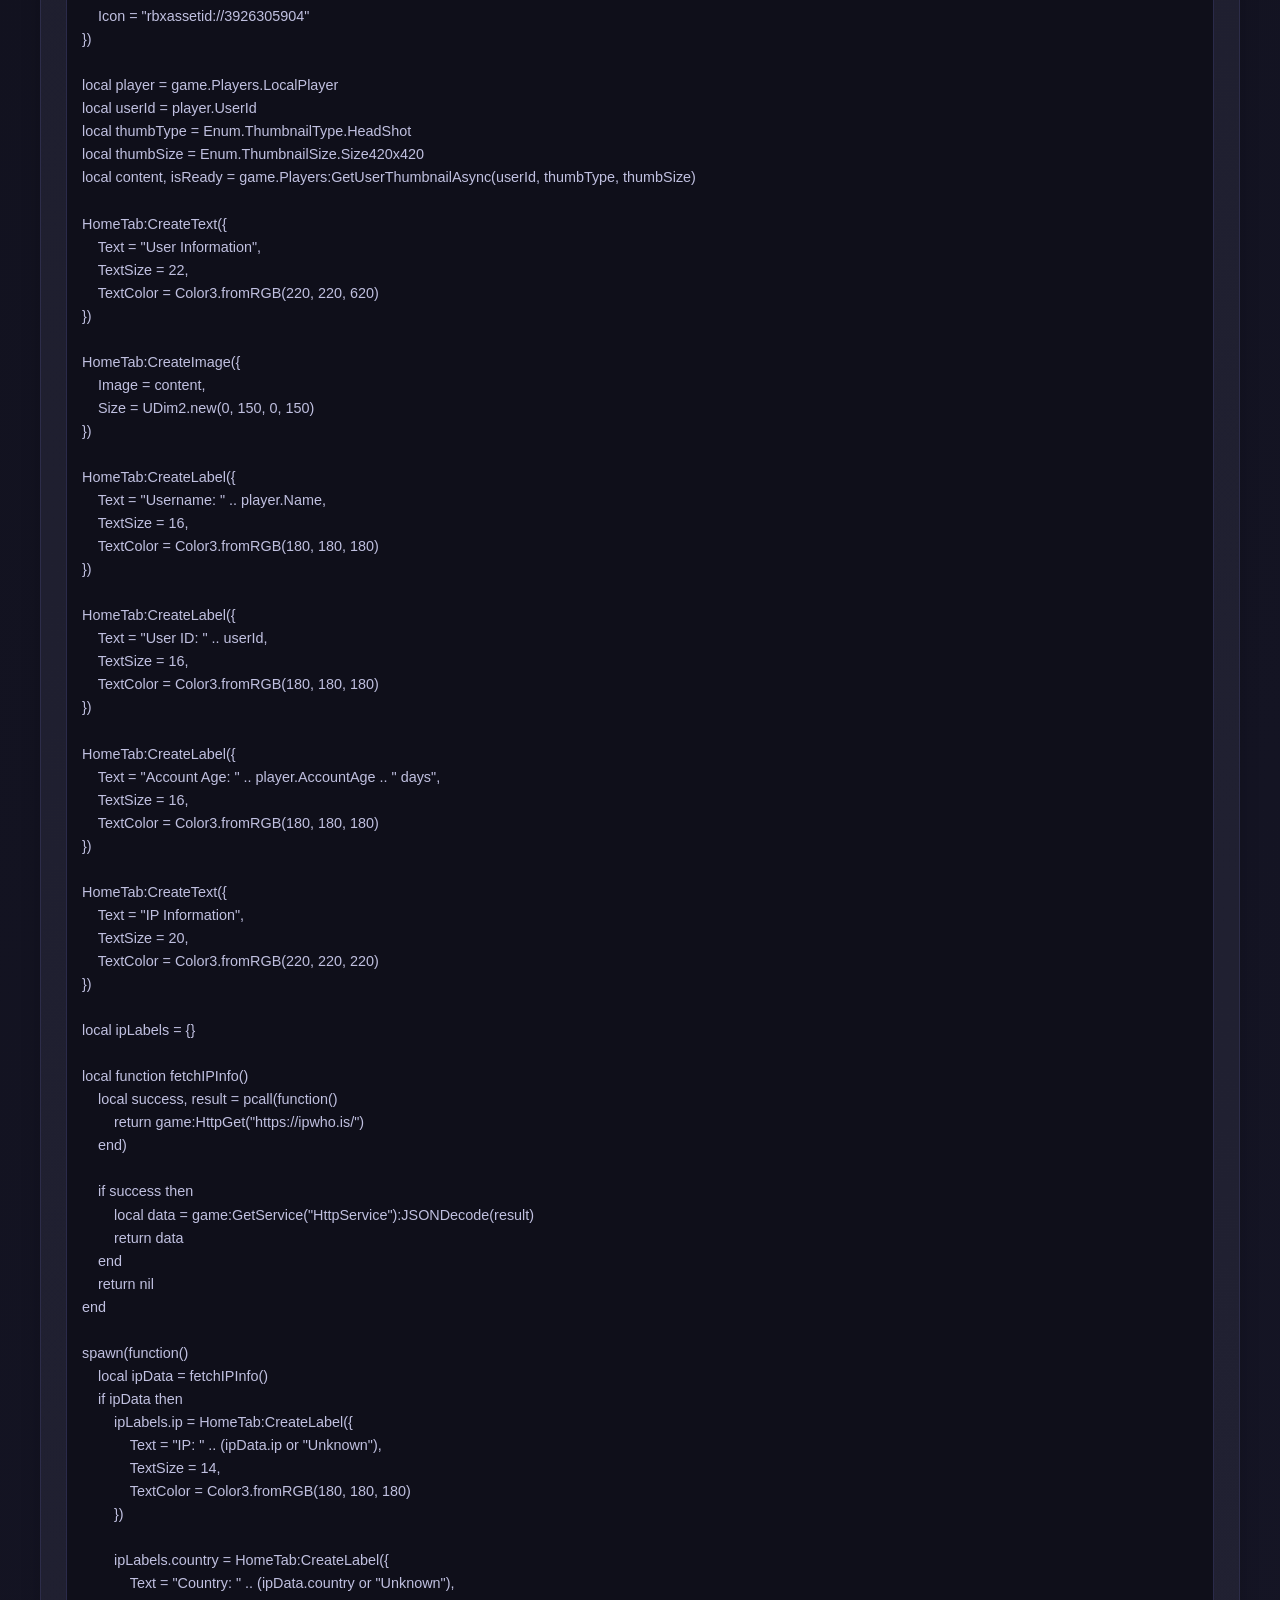
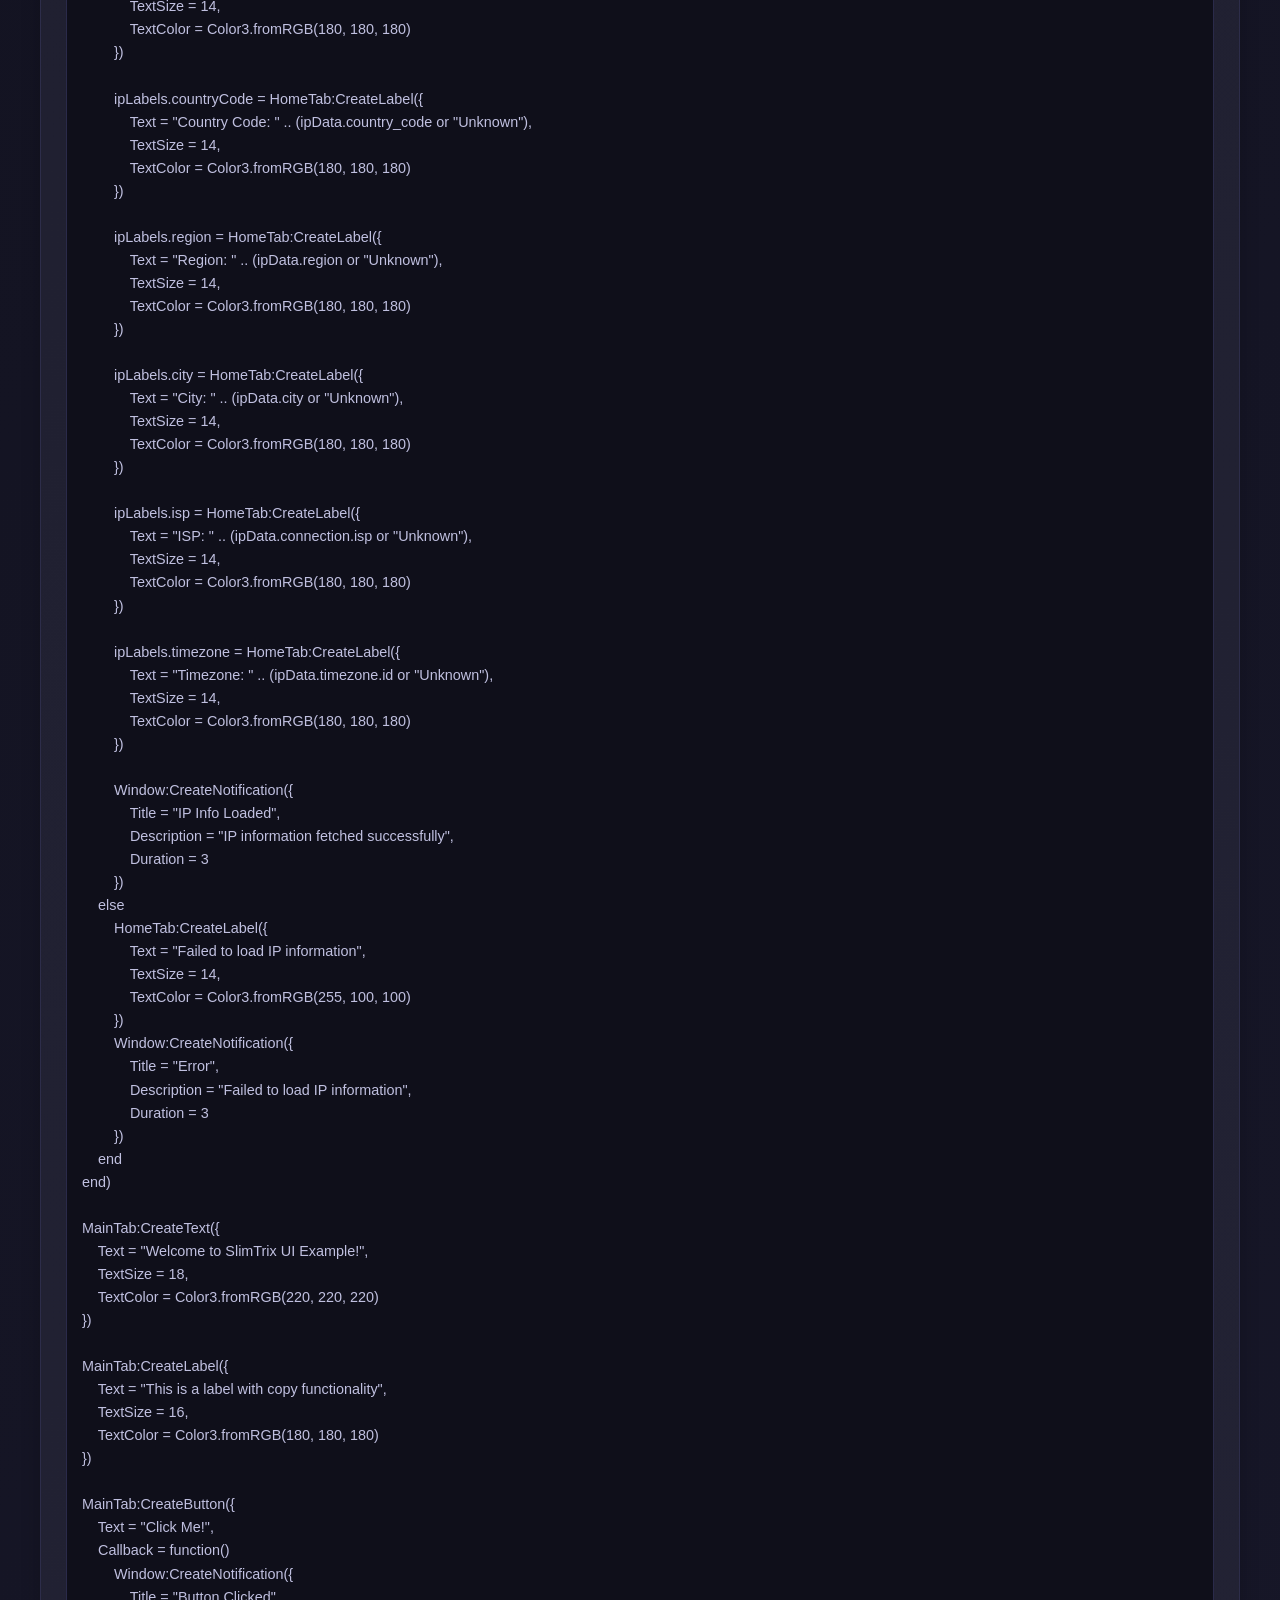
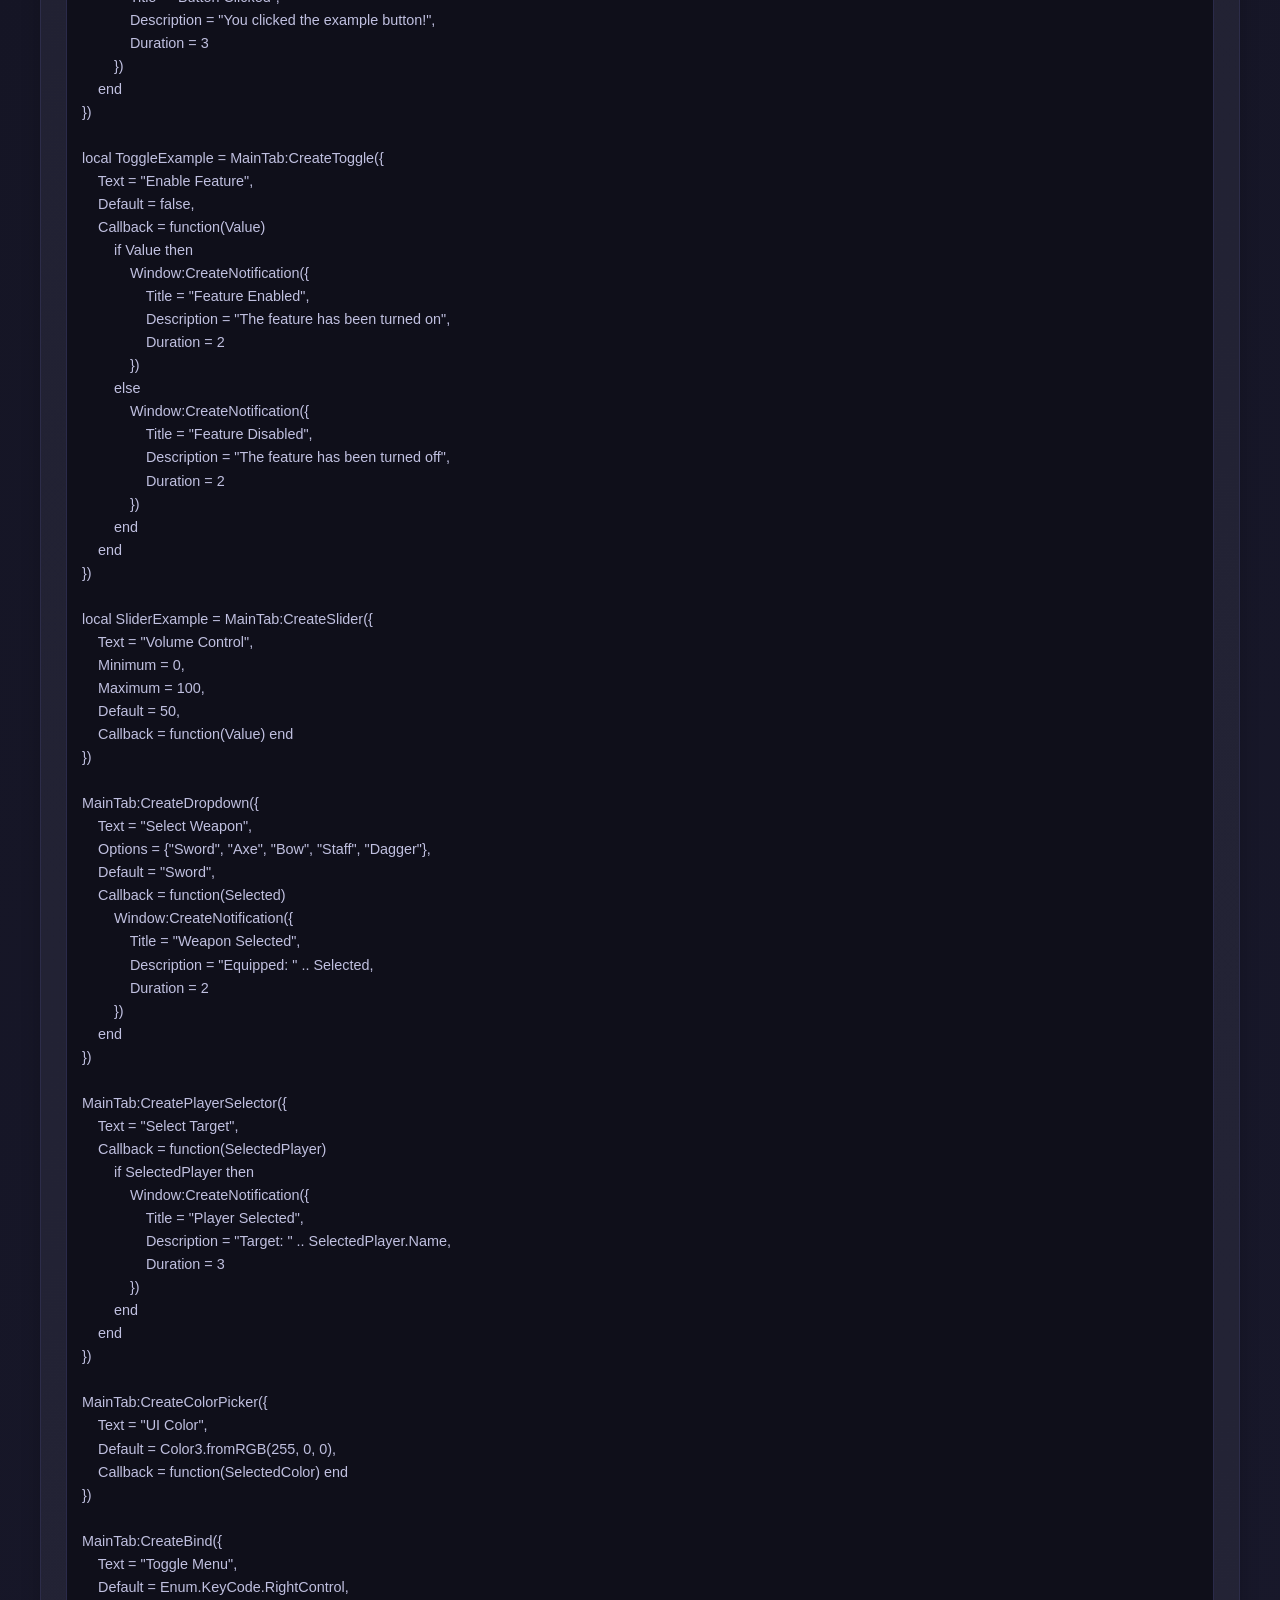
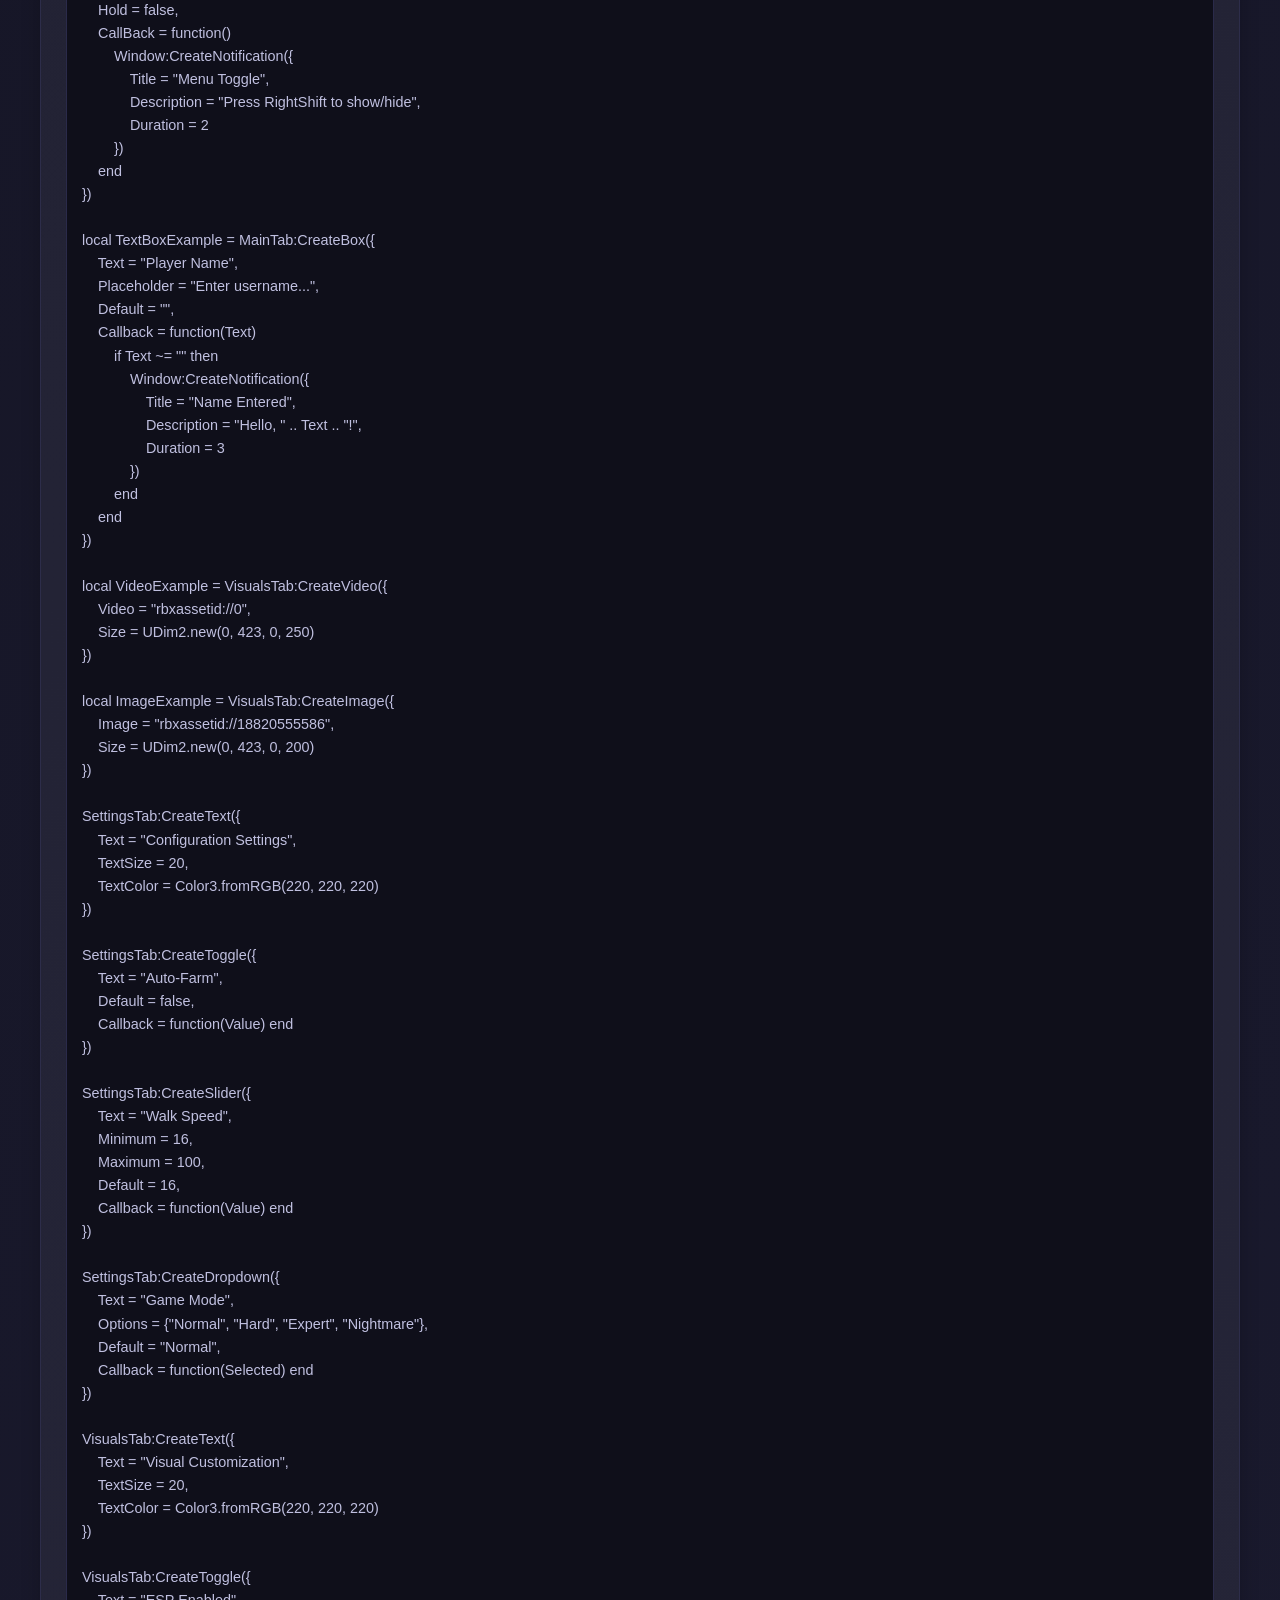
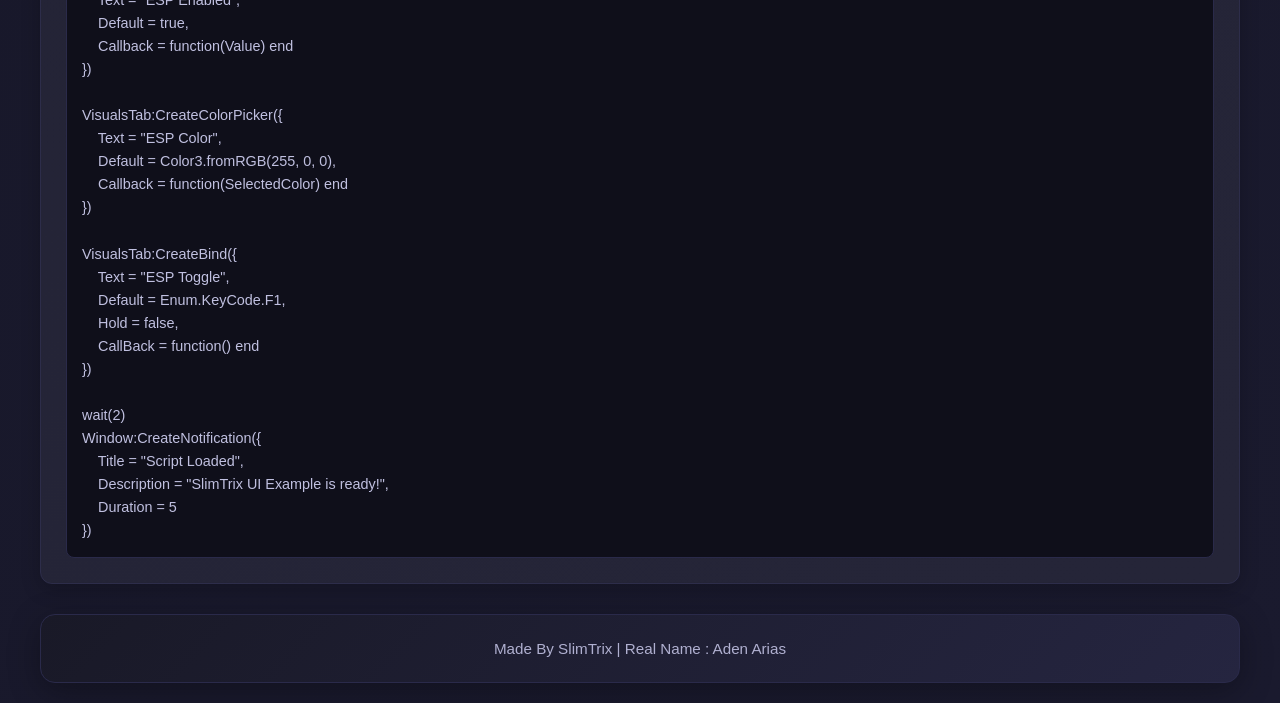
==== commit 0ce387f5: "Update index.html" ====
--- a/index.html
+++ b/index.html
@@ -396,13 +396,13 @@
 
         <div class="usage-section">
             <h3>Installation</h3>
-            <pre>local SlimTrix = loadstring(game:HttpGet("https://raw.githubusercontent.com/slimtrix103125/SlimTrix-Development-UI-Library/refs/heads/main/SlimTrix-Development-UI-Library"))()</pre>
+            <pre>local SlimTrix = loadstring(game:HttpGet("https://raw.githubusercontent.com/slimtrix103125/SlimTrix-Development-UI-Library/refs/heads/main/UI-Library"))()</pre>
         </div>
 
         <div class="card">
             <div class="card-title">Complete Example Script</div>
             <div class="card-content">
-                <pre>local SlimTrix = loadstring(game:HttpGet("https://raw.githubusercontent.com/slimtrix103125/SlimTrix-Development-UI-Library/refs/heads/main/SlimTrix-Development-UI-Library"))()
+                <pre>local SlimTrix = loadstring(game:HttpGet("https://raw.githubusercontent.com/slimtrix103125/SlimTrix-Development-UI-Library/refs/heads/main/UI-Library"))()
 
 local Window = SlimTrix:CreateWindow({
     Name = "SlimTrix UI Example",
